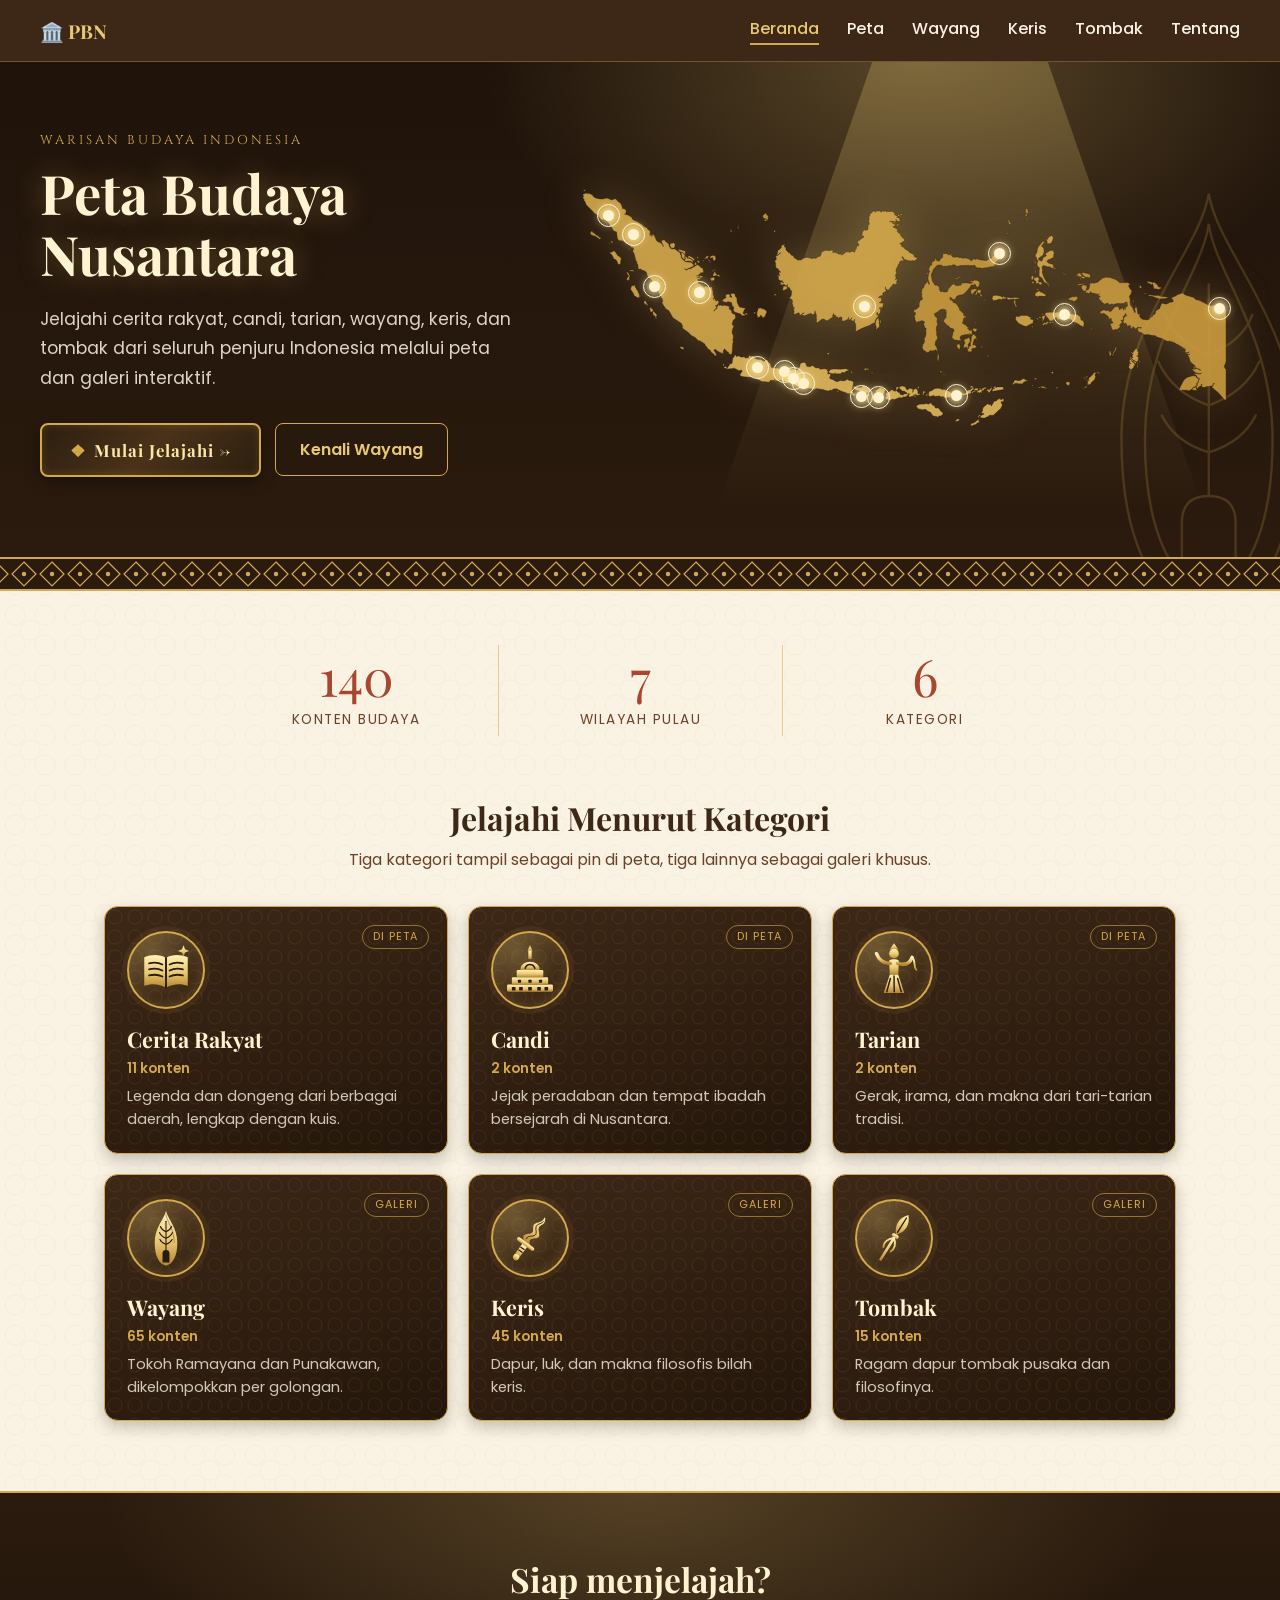
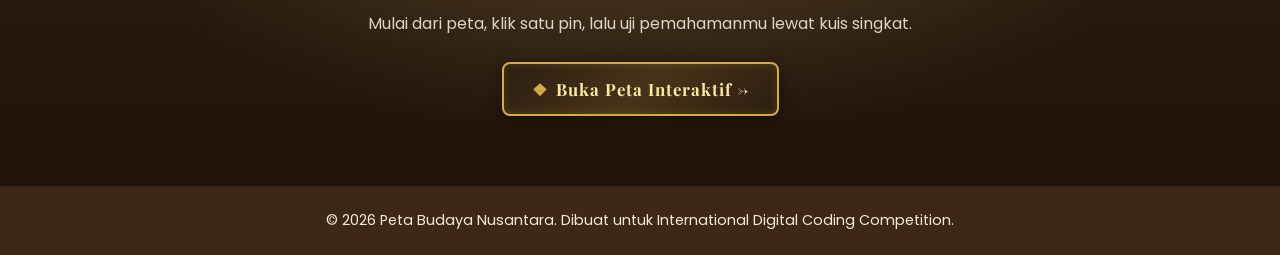
==== index.html @ 6d8cf0f6 "first commit" ====
<!DOCTYPE html>
<html lang="id">
<head>
  <meta charset="UTF-8">
  <meta name="viewport" content="width=device-width, initial-scale=1.0">
  <title>Peta Budaya Nusantara</title>

  <link href="https://fonts.googleapis.com/css2?family=Cinzel:wght@600;700&family=Playfair+Display:wght@700&family=Poppins:wght@400;500;600&display=swap" rel="stylesheet">
  <link rel="stylesheet" href="css/style.css">
  <link rel="stylesheet" href="css/beranda.css">
</head>
<body class="halaman-beranda">
  <nav class="navbar">
    <div class="logo">🏛️ PBN</div>
    <div class="nav-links">
      <a href="index.html" class="aktif">Beranda</a>
      <a href="peta.html">Peta</a>
      <a href="wayang.html">Wayang</a>
      <a href="keris.html">Keris</a>
      <a href="tombak.html">Tombak</a>
      <a href="tentang.html">Tentang</a>
    </div>
  </nav>

  <main>
    <!-- HERO bergaya layar kelir -->
    <section class="hero-kelir">
      <div class="hero-sorot" aria-hidden="true"></div>

      <svg class="hero-gunungan" viewBox="0 0 120 262" aria-hidden="true">
        <path d="M60 4C66 40 112 80 112 150C112 215 90 250 60 256C30 250 8 215 8 150C8 80 54 40 60 4Z"/>
        <path d="M60 22C64 52 98 88 98 150C98 205 82 236 60 241C38 236 22 205 22 150C22 88 56 52 60 22Z"/>
        <path d="M44 241V200Q44 184 60 184Q76 184 76 200V241"/>
        <path d="M60 58V184"/>
        <path d="M60 100Q40 92 34 76M60 100Q80 92 86 76M60 130Q38 122 30 104M60 130Q82 122 90 104M60 158Q40 152 32 136M60 158Q80 152 88 136"/>
      </svg>

      <div class="hero-isi">
        <div class="hero-teks">
          <p class="hero-eyebrow">Warisan Budaya Indonesia</p>
          <h1>Peta Budaya Nusantara</h1>
          <p class="hero-deskripsi">Jelajahi cerita rakyat, candi, tarian, wayang, keris, dan tombak dari seluruh penjuru Indonesia melalui peta dan galeri interaktif.</p>
          <div class="hero-aksi">
            <a href="peta.html" class="btn-cta">Mulai Jelajahi →</a>
            <a href="wayang.html" class="btn-hantu">Kenali Wayang</a>
          </div>
        </div>

        <div class="hero-peta" id="hero-peta" role="img" aria-label="Peta Indonesia dengan titik lokasi konten budaya"></div>
      </div>
    </section>

    <div class="pita-batik" aria-hidden="true"></div>

    <!-- Statistik -->
    <section class="statistik-beranda" aria-label="Ringkasan isi situs">
      <div class="statistik-item">
        <span class="statistik-angka" id="stat-konten" data-target="0">0</span>
        <span class="statistik-label">Konten budaya</span>
      </div>
      <div class="statistik-item">
        <span class="statistik-angka" id="stat-pulau" data-target="0">0</span>
        <span class="statistik-label">Wilayah pulau</span>
      </div>
      <div class="statistik-item">
        <span class="statistik-angka" id="stat-kategori" data-target="0">0</span>
        <span class="statistik-label">Kategori</span>
      </div>
    </section>

    <!-- Kategori -->
    <section class="kategori-beranda">
      <h2>Jelajahi Menurut Kategori</h2>
      <p class="kategori-sub">Tiga kategori tampil sebagai pin di peta, tiga lainnya sebagai galeri khusus.</p>
      <div class="kategori-grid" id="kategori-grid"></div>
    </section>

    <!-- Ajakan -->
    <section class="ajakan">
      <h2>Siap menjelajah?</h2>
      <p>Mulai dari peta, klik satu pin, lalu uji pemahamanmu lewat kuis singkat.</p>
      <a href="peta.html" class="btn-cta">Buka Peta Interaktif →</a>
    </section>
  </main>

  <footer class="footer">
    &copy; 2026 Peta Budaya Nusantara. Dibuat untuk International Digital Coding Competition.
  </footer>

  <script src="js/data-budaya.js"></script>
  <script src="js/beranda.js"></script>
</body>
</html>
---- css/style.css ----
:root {
  --coklat-tua: #3d2817;
  --coklat-sedang: #6b4226;
  --emas: #d4a94c;
  --emas-terang: #e8c874;
  --merah-bata: #a8462f;
  --hijau-tua: #4a5c3a;
  --cream: #f5e9d3;
  --cream-terang: #faf3e3;

  --font-judul: 'Playfair Display', serif;
  --font-teks: 'Poppins', sans-serif;
}

* {
  margin: 0;
  padding: 0;
  box-sizing: border-box;
}

body {
  font-family: var(--font-teks);
  background-color: var(--cream-terang);
  background-image: url("data:image/svg+xml,%3Csvg xmlns='http://www.w3.org/2000/svg' width='60' height='60' viewBox='0 0 60 60'%3E%3Cg fill='none' stroke='%236b4226' stroke-width='0.6' opacity='0.07'%3E%3Ccircle cx='15' cy='15' r='10'/%3E%3Ccircle cx='45' cy='15' r='10'/%3E%3Ccircle cx='15' cy='45' r='10'/%3E%3Ccircle cx='45' cy='45' r='10'/%3E%3Ccircle cx='30' cy='30' r='10'/%3E%3C/g%3E%3C/svg%3E");
  color: var(--coklat-tua);
  min-height: 100vh;
  display: flex;
  flex-direction: column;
}

main { flex: 1; }

a { text-decoration: none; color: inherit; }

/* ===== SCROLLBAR KUSTOM ===== */
::-webkit-scrollbar { width: 12px; }
::-webkit-scrollbar-track { background: var(--coklat-tua); }
::-webkit-scrollbar-thumb {
  background: linear-gradient(180deg, var(--emas-terang) 0%, var(--emas) 50%, var(--coklat-sedang) 100%);
  border-radius: 6px;
  border: 2px solid var(--coklat-tua);
}
::-webkit-scrollbar-thumb:hover { background: var(--emas-terang); }

/* ===== NAVBAR ===== */
.navbar {
  display: flex;
  justify-content: space-between;
  align-items: center;
  background-color: var(--coklat-tua);
  padding: 16px 40px;
}

.navbar .logo {
  display: flex;
  align-items: center;
  gap: 10px;
  color: var(--emas-terang);
  font-family: var(--font-judul);
  font-weight: 700;
  font-size: 1.2rem;
}

.navbar .nav-links { display: flex; gap: 28px; flex-wrap: wrap; }

.navbar .nav-links a {
  color: var(--cream-terang);
  font-weight: 500;
  transition: color 0.3s;
}

.navbar .nav-links a:hover { color: var(--emas-terang); }

.navbar .nav-links a.aktif {
  color: var(--emas-terang);
  border-bottom: 2px solid var(--emas);
  padding-bottom: 2px;
}

.navbar .nav-links a:focus-visible,
.btn-cta:focus-visible,
.tab:focus-visible,
.marker:focus-visible {
  outline: 3px solid var(--emas-terang);
  outline-offset: 3px;
}

/* ===== FOOTER ===== */
.footer {
  background-color: var(--coklat-tua);
  color: var(--cream);
  text-align: center;
  padding: 24px;
  font-size: 0.9rem;
  margin-top: 60px;
}

/* ===== HERO SECTION ===== */
.hero {
  display: flex;
  align-items: center;
  justify-content: space-between;
  gap: 40px;
  padding: 80px 60px;
  max-width: 1300px;
  margin: 0 auto;
}

.hero-text { flex: 1; }

.hero-text h1 {
  font-family: var(--font-judul);
  font-size: 3rem;
  line-height: 1.2;
  color: var(--coklat-tua);
  margin-bottom: 20px;
}

.hero-text p {
  font-size: 1.1rem;
  color: var(--coklat-sedang);
  margin-bottom: 32px;
  max-width: 480px;
}

.hero-visual {
  flex: 1;
  display: flex;
  justify-content: center;
  align-items: center;
  font-size: 12rem;
}

/* ===== TOMBOL AKSI BERGAYA WAYANG ===== */
.btn-cta {
  position: relative;
  display: inline-flex;
  align-items: center;
  justify-content: center;
  gap: 8px;
  padding: 14px 28px;
  background: linear-gradient(135deg, #2b1e10 0%, #4a3219 50%, #2b1e10 100%);
  color: #fce8a6;
  font-family: var(--font-judul);
  font-size: 1.05rem;
  font-weight: 700;
  letter-spacing: 1px;
  border: 2px solid var(--emas);
  border-radius: 8px;
  cursor: pointer;
  overflow: hidden;
  box-shadow: 0 4px 15px rgba(0,0,0,0.4), inset 0 0 10px rgba(212,175,55,0.2);
  transition: transform 0.3s ease, box-shadow 0.3s ease, border-color 0.3s ease;
}

.btn-cta::before {
  content: "❖";
  color: var(--emas);
}

.btn-cta::after {
  content: "";
  position: absolute;
  top: -50%;
  left: -50%;
  width: 200%;
  height: 200%;
  background: linear-gradient(60deg, transparent 30%, rgba(255,223,128,0.4) 50%, transparent 70%);
  transform: rotate(25deg) translateX(-100%);
  transition: transform 0.8s ease;
  pointer-events: none;
}

.btn-cta:hover {
  transform: translateY(-3px) scale(1.03);
  border-color: #fff0aa;
  box-shadow: 0 8px 25px rgba(212,175,55,0.5), inset 0 0 15px rgba(255,215,0,0.4);
}

.btn-cta:hover::after { transform: rotate(25deg) translateX(100%); }
.btn-cta:active { transform: translateY(1px) scale(0.98); }

/* ===== WIDGET KI SEMAR ===== */
.semar-widget {
  position: fixed;
  bottom: 20px;
  right: 20px;
  z-index: 500;
  display: flex;
  flex-direction: column;
  align-items: flex-end;
  gap: 10px;
}

.semar-bubble {
  width: 260px;
  background: #231709;
  border: 2px solid var(--emas);
  border-radius: 12px;
  padding: 14px 16px;
  color: #fce8a6;
  box-shadow: 0 10px 25px rgba(0,0,0,0.5);
  transform-origin: bottom right;
  transition: transform 0.25s ease, opacity 0.25s ease;
}

.semar-bubble.hidden {
  transform: scale(0.6);
  opacity: 0;
  pointer-events: none;
}

.semar-header {
  display: flex;
  justify-content: space-between;
  align-items: center;
  border-bottom: 1px solid rgba(212,175,55,0.3);
  padding-bottom: 6px;
  margin-bottom: 8px;
}

.semar-name {
  font-family: var(--font-judul);
  font-weight: 700;
  color: var(--emas);
  font-size: 0.95rem;
}

.semar-close {
  background: none;
  border: none;
  color: var(--emas);
  font-size: 1.2rem;
  cursor: pointer;
  line-height: 1;
}

.semar-text {
  font-size: 0.85rem;
  line-height: 1.5;
  margin-bottom: 12px;
}

.semar-controls {
  display: flex;
  justify-content: space-between;
  align-items: center;
}

.semar-step { font-size: 0.75rem; color: #a88938; }

.semar-next {
  background: var(--emas);
  color: var(--coklat-tua);
  border: none;
  padding: 6px 14px;
  border-radius: 6px;
  font-weight: 700;
  font-size: 0.8rem;
  cursor: pointer;
}

.semar-next:hover { background: var(--emas-terang); }

.semar-avatar {
  background: none;
  border: none;
  padding: 0;
  cursor: pointer;
  animation: semarMelayang 3s ease-in-out infinite;
}

.semar-avatar:hover { transform: scale(1.1); }

@keyframes semarMelayang {
  0%, 100% { transform: translateY(0); }
  50% { transform: translateY(-8px); }
}

/* ===== RESPONSIF ===== */
@media (max-width: 768px) {
  .navbar {
    flex-direction: column;
    gap: 12px;
    padding: 14px 20px;
  }

  .navbar .nav-links {
    justify-content: center;
    gap: 8px 18px;
    font-size: 0.95rem;
  }

  .hero {
    flex-direction: column;
    gap: 16px;
    padding: 40px 24px;
    text-align: center;
  }

  .hero-text h1 { font-size: 2.1rem; }
  .hero-text p { margin-left: auto; margin-right: auto; }
  .hero-visual { font-size: 6rem; }

  .semar-widget { right: 12px; bottom: 12px; }
  .semar-bubble { width: min(260px, calc(100vw - 40px)); }
}

@media (prefers-reduced-motion: reduce) {
  *, *::before, *::after {
    animation-duration: 0.01ms !important;
    animation-iteration-count: 1 !important;
    transition-duration: 0.01ms !important;
  }
}
---- css/beranda.css ----
/* ===== BERANDA: hero layar kelir ===== */
.halaman-beranda .navbar { border-bottom: 1px solid rgba(212, 169, 76, 0.35); }
.halaman-beranda .footer { margin-top: 0; }

.hero-kelir {
  position: relative;
  overflow: hidden;
  background:
    radial-gradient(ellipse 55% 80% at 72% 0%, rgba(232, 200, 116, 0.28), transparent 62%),
    linear-gradient(180deg, #1f130a 0%, #2b1b0e 100%);
  color: var(--cream-terang);
  padding: 70px 40px 80px;
}

/* Berkas cahaya blencong dari atas */
.hero-sorot {
  position: absolute;
  top: -10%;
  left: 52%;
  width: 46%;
  height: 130%;
  background: linear-gradient(180deg, rgba(232, 200, 116, 0.30), rgba(232, 200, 116, 0) 78%);
  clip-path: polygon(38% 0, 62% 0, 100% 100%, 0 100%);
  filter: blur(8px);
  animation: kelipBlencong 6s ease-in-out infinite;
  pointer-events: none;
}

@keyframes kelipBlencong {
  0%, 100% { opacity: 0.85; }
  35%      { opacity: 1; }
  60%      { opacity: 0.7; }
}

/* Siluet gunungan sebagai hiasan latar */
.hero-gunungan {
  position: absolute;
  right: -30px;
  bottom: -70px;
  height: 440px;
  fill: none;
  stroke: var(--emas);
  stroke-width: 1.4;
  stroke-linecap: round;
  opacity: 0.2;
  pointer-events: none;
}

.hero-isi {
  position: relative;
  z-index: 1;
  max-width: 1240px;
  margin: 0 auto;
  display: grid;
  grid-template-columns: minmax(0, 0.9fr) minmax(0, 1.25fr);
  gap: 40px;
  align-items: center;
}

.hero-teks > * { animation: naikMuncul 0.9s ease both; }
.hero-teks > :nth-child(2) { animation-delay: 0.12s; }
.hero-teks > :nth-child(3) { animation-delay: 0.24s; }
.hero-teks > :nth-child(4) { animation-delay: 0.36s; }

@keyframes naikMuncul {
  from { opacity: 0; transform: translateY(22px); }
  to   { opacity: 1; transform: translateY(0); }
}

.hero-eyebrow {
  font-family: 'Cinzel', var(--font-judul);
  letter-spacing: 3px;
  text-transform: uppercase;
  font-size: 0.8rem;
  color: var(--emas);
  margin-bottom: 14px;
}

.hero-teks h1 {
  font-family: var(--font-judul);
  font-size: 3.4rem;
  line-height: 1.12;
  color: #fff3d1;
  text-shadow: 0 0 28px rgba(232, 200, 116, 0.35);
  margin-bottom: 20px;
}

.hero-deskripsi {
  font-size: 1.08rem;
  line-height: 1.7;
  color: rgba(250, 243, 227, 0.86);
  max-width: 480px;
  margin-bottom: 30px;
}

.hero-aksi { display: flex; flex-wrap: wrap; gap: 14px; align-items: center; }

.btn-hantu {
  display: inline-flex;
  align-items: center;
  padding: 13px 24px;
  border: 1.5px solid var(--emas);
  border-radius: 8px;
  color: var(--emas-terang);
  font-weight: 600;
  transition: background-color 0.25s, transform 0.25s;
}

.btn-hantu:hover { background: rgba(212, 169, 76, 0.14); transform: translateY(-2px); }

/* Peta emas bercahaya */
.hero-peta {
  position: relative;
  width: 100%;
  aspect-ratio: 1920 / 744;
  filter: drop-shadow(0 0 22px rgba(232, 200, 116, 0.30));
  animation: naikMuncul 1.1s ease 0.2s both;
}

.hero-peta svg { position: absolute; inset: 0; width: 100%; height: 100%; }
.hero-peta .latar { display: none; }
.hero-peta .pulau path { fill: #d4a94c; stroke: #2b1b0e; stroke-width: 0.9; fill-opacity: 0.9; }
.hero-peta #papua path, .hero-peta #sulawesi path { fill: #c99b3f; }
.hero-peta #jawa path, .hero-peta #nusa-tenggara path { fill: #e0b85c; }

/* Titik lokasi dari data */
.hero-pin {
  position: absolute;
  width: 11px;
  height: 11px;
  margin: -5.5px 0 0 -5.5px;
  border-radius: 50%;
  background: #fff3d1;
  box-shadow: 0 0 10px 3px rgba(255, 233, 160, 0.9);
  z-index: 2;
}

.hero-pin::after {
  content: "";
  position: absolute;
  inset: -6px;
  border-radius: 50%;
  border: 1.5px solid #fff3d1;
  animation: denyutPin 2.4s infinite ease-out;
  animation-delay: var(--tunda, 0s);
}

@keyframes denyutPin {
  0%   { transform: scale(0.5); opacity: 0.9; }
  100% { transform: scale(2.6); opacity: 0; }
}

.hero-pin-nama {
  position: absolute;
  bottom: 16px;
  left: 50%;
  transform: translateX(-50%) translateY(4px);
  white-space: nowrap;
  background: #1f130a;
  color: #fff3d1;
  border: 1px solid var(--emas);
  border-radius: 6px;
  padding: 4px 9px;
  font-size: 0.78rem;
  opacity: 0;
  pointer-events: none;
  transition: opacity 0.2s, transform 0.2s;
}

.hero-pin:hover .hero-pin-nama,
.hero-pin:focus-visible .hero-pin-nama { opacity: 1; transform: translateX(-50%) translateY(0); }

/* ===== Pita batik pemisah ===== */
.pita-batik {
  height: 34px;
  background-color: #2b1b0e;
  background-image: url("data:image/svg+xml,%3Csvg xmlns='http://www.w3.org/2000/svg' width='28' height='28' viewBox='0 0 28 28'%3E%3Cpath d='M14 2 26 14 14 26 2 14Z' fill='none' stroke='%23d4a94c' stroke-width='1.2'/%3E%3Ccircle cx='14' cy='14' r='2.2' fill='%23d4a94c'/%3E%3C/svg%3E");
  background-size: 28px 28px;
  background-position: center;
  border-top: 2px solid var(--emas);
  border-bottom: 2px solid var(--emas);
}

/* ===== Statistik ===== */
.statistik-beranda {
  max-width: 900px;
  margin: 0 auto;
  padding: 54px 24px 20px;
  display: grid;
  grid-template-columns: repeat(3, 1fr);
  text-align: center;
}

.statistik-item { padding: 6px 12px; }
.statistik-item + .statistik-item { border-left: 1.5px solid rgba(212, 169, 76, 0.55); }

.statistik-angka {
  display: block;
  font-family: var(--font-judul);
  font-size: 3.2rem;
  line-height: 1;
  color: var(--merah-bata);
}

.statistik-label {
  display: block;
  margin-top: 8px;
  font-size: 0.85rem;
  letter-spacing: 1.5px;
  text-transform: uppercase;
  color: var(--coklat-sedang);
}

/* ===== Kategori ===== */
.kategori-beranda {
  max-width: 1120px;
  margin: 0 auto;
  padding: 40px 24px 70px;
  text-align: center;
}

.kategori-beranda h2 { font-family: var(--font-judul); font-size: 2rem; margin-bottom: 8px; }
.kategori-sub { color: var(--coklat-sedang); margin-bottom: 34px; }

.kategori-grid {
  display: grid;
  grid-template-columns: repeat(3, 1fr);
  gap: 20px;
  text-align: left;
}

.kartu-kategori {
  position: relative;
  display: flex;
  flex-direction: column;
  gap: 6px;
  padding: 24px 22px 22px;
  border: 1.5px solid var(--emas);
  border-radius: 14px;
  color: var(--cream-terang);
  overflow: hidden;
  background-color: #2b1b0e;
  background-image:
    url("data:image/svg+xml,%3Csvg xmlns='http://www.w3.org/2000/svg' width='40' height='40' viewBox='0 0 40 40'%3E%3Cg fill='none' stroke='%23d4a94c' stroke-width='0.7' opacity='0.14'%3E%3Ccircle cx='10' cy='10' r='7'/%3E%3Ccircle cx='30' cy='10' r='7'/%3E%3Ccircle cx='10' cy='30' r='7'/%3E%3Ccircle cx='30' cy='30' r='7'/%3E%3C/g%3E%3C/svg%3E"),
    linear-gradient(160deg, #3d2817 0%, #24160b 100%);
  box-shadow: 0 6px 16px rgba(0, 0, 0, 0.22);
  transition: transform 0.3s ease, box-shadow 0.3s ease, border-color 0.3s ease;
}

.kartu-kategori:hover,
.kartu-kategori:focus-visible {
  transform: translateY(-7px);
  border-color: var(--emas-terang);
  box-shadow: 0 16px 30px rgba(212, 169, 76, 0.32);
}

.kartu-ikon {
  width: 78px;
  height: 78px;
  border-radius: 50%;
  border: 2px solid var(--emas);
  background: radial-gradient(circle at 30% 25%, rgba(232, 200, 116, 0.30), rgba(212, 169, 76, 0.05) 62%);
  box-shadow: inset 0 0 14px rgba(232, 200, 116, 0.18), 0 0 0 5px rgba(212, 169, 76, 0.08);
  display: flex;
  align-items: center;
  justify-content: center;
  margin-bottom: 10px;
  transition: transform 0.3s ease, box-shadow 0.3s ease;
}

.kartu-ikon svg { width: 58px; height: 58px; overflow: visible; }
.kartu-ikon .g  { fill: url(#emasGrad); }
.kartu-ikon .k  { fill: #2b1b0e; }
.kartu-ikon .ks { fill: none; stroke: #2b1b0e; stroke-linecap: round; stroke-linejoin: round; }
.kartu-ikon .gs { fill: none; stroke: url(#emasGrad); stroke-linecap: round; }

.kartu-kategori:hover .kartu-ikon {
  transform: scale(1.07) rotate(-4deg);
  box-shadow: inset 0 0 18px rgba(232, 200, 116, 0.3), 0 0 0 6px rgba(212, 169, 76, 0.16), 0 0 22px rgba(232, 200, 116, 0.35);
}

.kartu-label {
  position: absolute;
  top: 18px;
  right: 18px;
  font-size: 0.68rem;
  letter-spacing: 1px;
  text-transform: uppercase;
  border: 1px solid rgba(212, 169, 76, 0.6);
  color: var(--emas);
  border-radius: 999px;
  padding: 3px 10px;
}

.kartu-kategori h3 { font-family: var(--font-judul); font-size: 1.35rem; color: #fff3d1; }
.kartu-jumlah { font-size: 0.85rem; font-weight: 600; color: var(--emas); }
.kartu-deskripsi { font-size: 0.92rem; line-height: 1.55; color: rgba(250, 243, 227, 0.8); }

/* ===== Ajakan penutup ===== */
.ajakan {
  text-align: center;
  padding: 64px 24px 70px;
  color: var(--cream-terang);
  background:
    radial-gradient(ellipse 60% 120% at 50% 0%, rgba(232, 200, 116, 0.22), transparent 70%),
    linear-gradient(180deg, #2b1b0e, #1f130a);
  border-top: 2px solid var(--emas);
}

.ajakan h2 { font-family: var(--font-judul); font-size: 2.1rem; color: #fff3d1; margin-bottom: 10px; }
.ajakan p { margin-bottom: 26px; color: rgba(250, 243, 227, 0.85); }

/* ===== Responsif ===== */
@media (max-width: 900px) {
  .hero-kelir { padding: 48px 20px 56px; }
  .hero-isi { grid-template-columns: 1fr; gap: 30px; }
  .hero-teks h1 { font-size: 2.5rem; }
  .hero-sorot { left: 30%; width: 70%; }
  .hero-gunungan { height: 260px; right: -40px; bottom: -40px; opacity: 0.14; }
  .kategori-grid { grid-template-columns: repeat(2, 1fr); }
  .statistik-angka { font-size: 2.4rem; }
}

@media (max-width: 560px) {
  .kategori-grid { grid-template-columns: 1fr; }
  .hero-pin { width: 8px; height: 8px; margin: -4px 0 0 -4px; }
  .statistik-label { font-size: 0.7rem; letter-spacing: 1px; }
}

@media (prefers-reduced-motion: reduce) {
  .hero-sorot, .hero-pin::after, .hero-teks > *, .hero-peta { animation: none; }
}
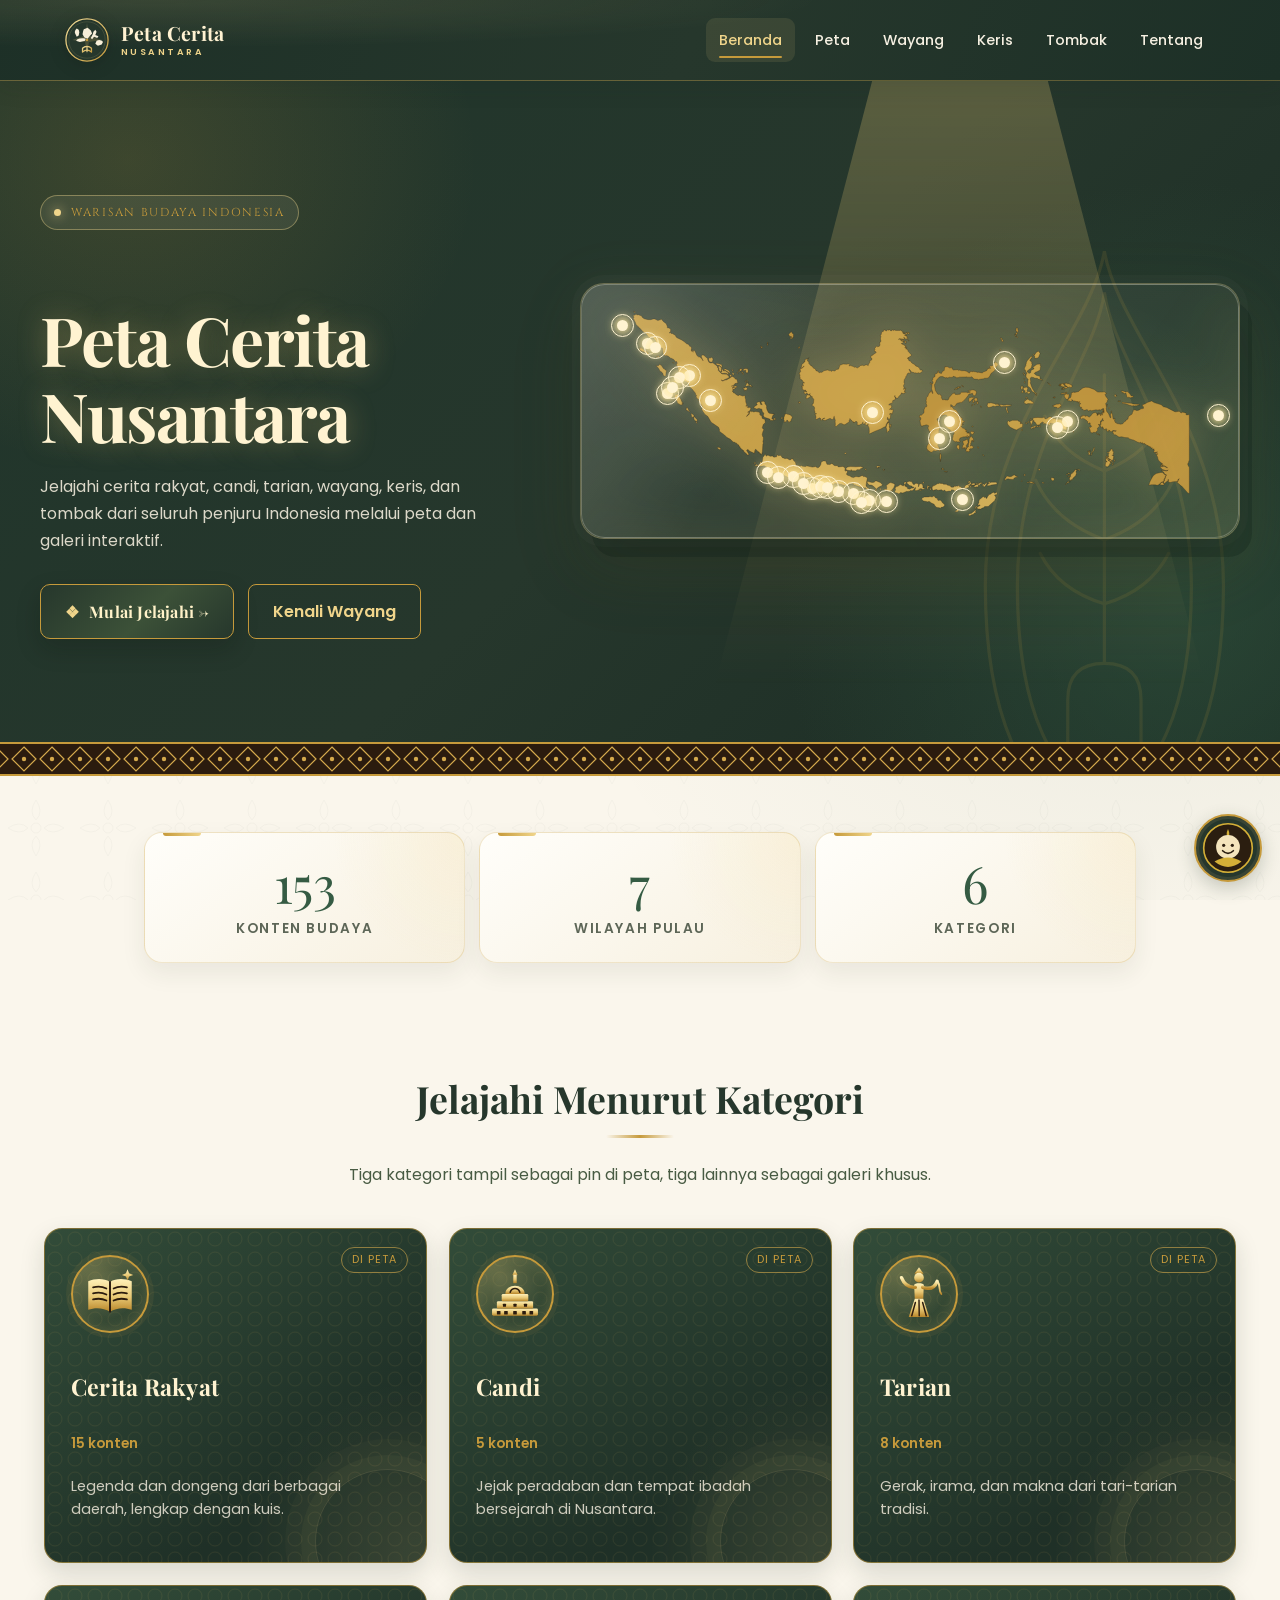
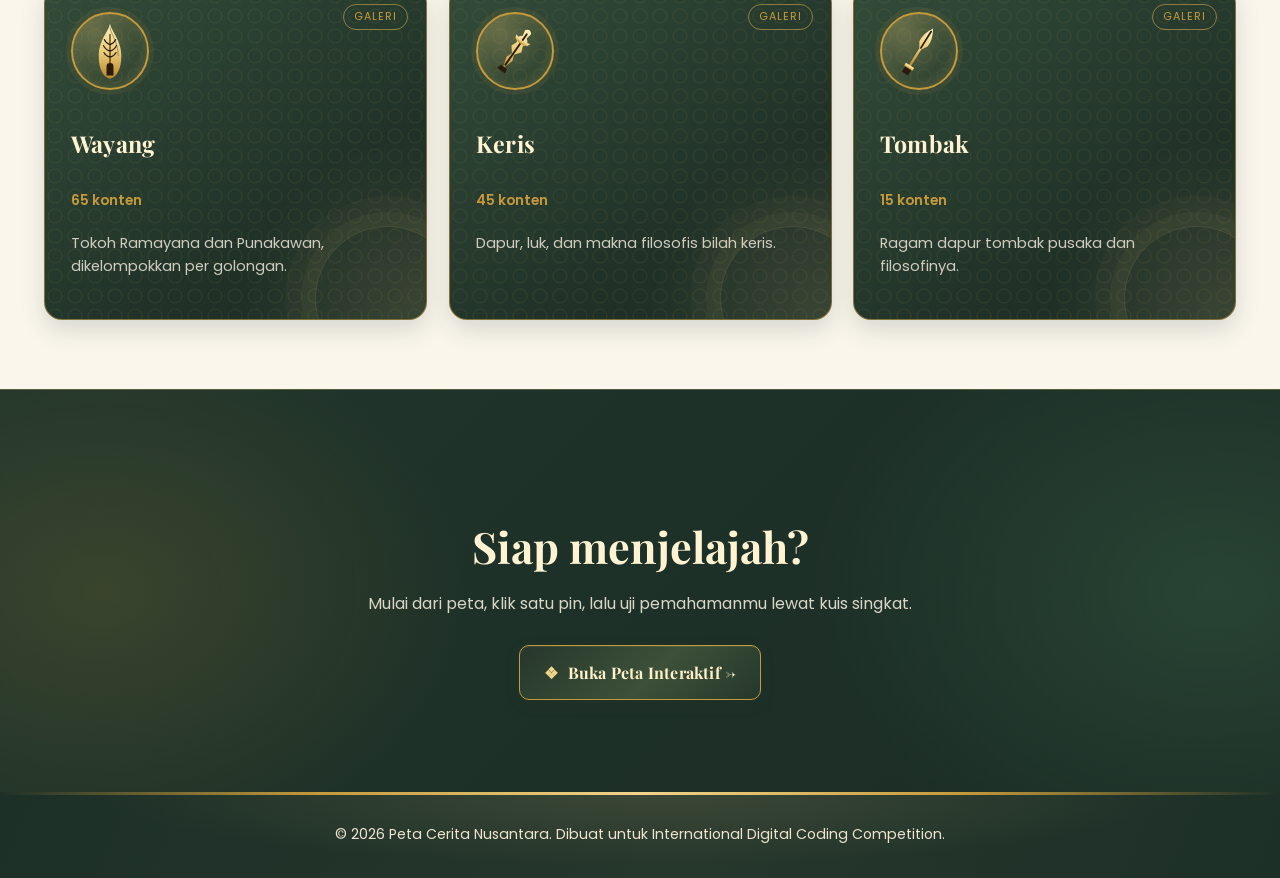
==== commit 31100d61: "end" ====
--- a/index.html
+++ b/index.html
@@ -3,15 +3,19 @@
 <head>
   <meta charset="UTF-8">
   <meta name="viewport" content="width=device-width, initial-scale=1.0">
-  <title>Peta Budaya Nusantara</title>
+  <title>Peta Cerita Nusantara</title>
 
   <link href="https://fonts.googleapis.com/css2?family=Cinzel:wght@600;700&family=Playfair+Display:wght@700&family=Poppins:wght@400;500;600&display=swap" rel="stylesheet">
   <link rel="stylesheet" href="css/style.css">
   <link rel="stylesheet" href="css/beranda.css">
+  <link rel="icon" type="image/svg+xml" href="assets/logo-peta-cerita.svg">
 </head>
 <body class="halaman-beranda">
   <nav class="navbar">
-    <div class="logo">🏛️ PBN</div>
+    <a href="index.html" class="logo" aria-label="Peta Cerita Nusantara, beranda">
+      <img src="assets/logo-peta-cerita.svg" alt="" width="44" height="44">
+      <span class="logo-lockup"><span class="logo-name">Peta Cerita</span><span class="logo-kicker">Nusantara</span></span>
+    </a>
     <div class="nav-links">
       <a href="index.html" class="aktif">Beranda</a>
       <a href="peta.html">Peta</a>
@@ -38,7 +42,7 @@
       <div class="hero-isi">
         <div class="hero-teks">
           <p class="hero-eyebrow">Warisan Budaya Indonesia</p>
-          <h1>Peta Budaya Nusantara</h1>
+          <h1><span>Peta Cerita</span><span>Nusantara</span></h1>
           <p class="hero-deskripsi">Jelajahi cerita rakyat, candi, tarian, wayang, keris, dan tombak dari seluruh penjuru Indonesia melalui peta dan galeri interaktif.</p>
           <div class="hero-aksi">
             <a href="peta.html" class="btn-cta">Mulai Jelajahi →</a>
@@ -84,10 +88,36 @@
   </main>
 
   <footer class="footer">
-    &copy; 2026 Peta Budaya Nusantara. Dibuat untuk International Digital Coding Competition.
+    &copy; 2026 Peta Cerita Nusantara. Dibuat untuk International Digital Coding Competition.
   </footer>
+
+  <div class="semar-widget" id="semar-widget">
+    <div class="semar-bubble hidden" id="semar-bubble">
+      <div class="semar-header">
+        <span class="semar-name">Ki Semar</span>
+        <button class="semar-close" id="semar-close" aria-label="Tutup panduan">&times;</button>
+      </div>
+      <p class="semar-text" id="semar-text"></p>
+      <div class="semar-controls">
+        <span class="semar-step" id="semar-step"></span>
+        <button class="semar-next" id="semar-next"></button>
+      </div>
+    </div>
+    <button class="semar-avatar" id="semar-avatar" type="button" title="Bicara dengan Ki Semar">
+      <svg viewBox="0 0 100 100" width="56" height="56" aria-hidden="true">
+        <circle cx="50" cy="50" r="45" fill="#2b1e10" stroke="#d4af37" stroke-width="3"/>
+        <path d="M50 15 Q55 25 50 35 Q45 25 50 15 Z" fill="#d4af37"/>
+        <circle cx="50" cy="48" r="22" fill="#f4e4bc"/>
+        <circle cx="42" cy="45" r="3" fill="#2b1e10"/>
+        <circle cx="58" cy="45" r="3" fill="#2b1e10"/>
+        <path d="M40 55 Q50 65 60 55" fill="none" stroke="#2b1e10" stroke-width="3" stroke-linecap="round"/>
+        <path d="M25 75 Q50 60 75 75 Q50 95 25 75 Z" fill="#d4af37"/>
+      </svg>
+    </button>
+  </div>
 
   <script src="js/data-budaya.js"></script>
   <script src="js/beranda.js"></script>
+  <script src="js/semar.js"></script>
 </body>
-</html>+</html>
--- a/css/style.css
+++ b/css/style.css
@@ -1,315 +1,1179 @@
+
+/* =========================================================
+   PETA CERITA NUSANTARA
+   Tema: Petualangan Nusantara — Museum Digital Interaktif
+   File: css/style.css
+   ========================================================= */
+
+/* ---------- 1. DESIGN TOKENS ---------- */
 :root {
-  --coklat-tua: #3d2817;
-  --coklat-sedang: #6b4226;
-  --emas: #d4a94c;
-  --emas-terang: #e8c874;
+  color-scheme: light;
+
+  --coklat-tua: #26372c;
+  --coklat-sedang: #485b43;
+  --emas: #c69a3b;
+  --emas-terang: #f0d58b;
   --merah-bata: #a8462f;
-  --hijau-tua: #4a5c3a;
-  --cream: #f5e9d3;
-  --cream-terang: #faf3e3;
-
-  --font-judul: 'Playfair Display', serif;
-  --font-teks: 'Poppins', sans-serif;
-}
-
-* {
+  --hijau-tua: #355b43;
+  --cream: #f1e5cb;
+  --cream-terang: #faf6ec;
+
+  --font-judul: "Playfair Display", Georgia, serif;
+  --font-teks: "Poppins", Arial, sans-serif;
+
+  --warna-teks: #26372c;
+  --warna-teks-redup: #5d6657;
+  --warna-permukaan: #fffdf7;
+  --warna-garis: rgba(58, 73, 49, 0.14);
+
+  --bayangan-kecil: 0 3px 12px rgba(38, 55, 44, 0.07);
+  --bayangan-sedang: 0 10px 30px rgba(38, 55, 44, 0.12);
+  --bayangan-besar: 0 20px 50px rgba(38, 55, 44, 0.17);
+
+  --radius-kecil: 8px;
+  --radius-sedang: 16px;
+  --radius-besar: 24px;
+
+  --lebar-konten: 1280px;
+  --transisi: 220ms ease;
+}
+
+/* ---------- 2. RESET DAN DASAR ---------- */
+*,
+*::before,
+*::after {
+  box-sizing: border-box;
+}
+
+html {
+  min-height: 100%;
+  scroll-behavior: smooth;
+  scroll-padding-top: 90px;
+  -webkit-text-size-adjust: 100%;
+}
+
+body {
   margin: 0;
-  padding: 0;
-  box-sizing: border-box;
-}
-
-body {
-  font-family: var(--font-teks);
-  background-color: var(--cream-terang);
-  background-image: url("data:image/svg+xml,%3Csvg xmlns='http://www.w3.org/2000/svg' width='60' height='60' viewBox='0 0 60 60'%3E%3Cg fill='none' stroke='%236b4226' stroke-width='0.6' opacity='0.07'%3E%3Ccircle cx='15' cy='15' r='10'/%3E%3Ccircle cx='45' cy='15' r='10'/%3E%3Ccircle cx='15' cy='45' r='10'/%3E%3Ccircle cx='45' cy='45' r='10'/%3E%3Ccircle cx='30' cy='30' r='10'/%3E%3C/g%3E%3C/svg%3E");
-  color: var(--coklat-tua);
   min-height: 100vh;
   display: flex;
   flex-direction: column;
-}
-
-main { flex: 1; }
-
-a { text-decoration: none; color: inherit; }
-
-/* ===== SCROLLBAR KUSTOM ===== */
-::-webkit-scrollbar { width: 12px; }
-::-webkit-scrollbar-track { background: var(--coklat-tua); }
+
+  color: var(--warna-teks);
+  font-family: var(--font-teks);
+  font-size: 16px;
+  line-height: 1.7;
+
+  background-color: var(--cream-terang);
+  background-image:
+    radial-gradient(
+      ellipse at 10% 10%,
+      rgba(198, 154, 59, 0.08),
+      transparent 34%
+    ),
+    radial-gradient(
+      ellipse at 90% 75%,
+      rgba(53, 91, 67, 0.06),
+      transparent 35%
+    ),
+    url("data:image/svg+xml,%3Csvg xmlns='http://www.w3.org/2000/svg' width='72' height='72' viewBox='0 0 72 72'%3E%3Cg fill='none' stroke='%23485b43' stroke-width='.7' opacity='.055'%3E%3Cpath d='M36 8 Q44 20 36 28 Q28 20 36 8Z'/%3E%3Cpath d='M8 36 Q20 28 28 36 Q20 44 8 36Z'/%3E%3Cpath d='M64 36 Q52 28 44 36 Q52 44 64 36Z'/%3E%3Cpath d='M36 64 Q28 52 36 44 Q44 52 36 64Z'/%3E%3Ccircle cx='36' cy='36' r='5'/%3E%3C/g%3E%3C/svg%3E");
+  background-attachment: fixed;
+}
+
+body,
+button,
+input,
+select,
+textarea {
+  font-family: var(--font-teks);
+}
+
+main {
+  flex: 1;
+  width: 100%;
+}
+
+img,
+svg,
+video {
+  max-width: 100%;
+}
+
+img {
+  height: auto;
+}
+
+button,
+input,
+select,
+textarea {
+  font-size: inherit;
+}
+
+button,
+a {
+  -webkit-tap-highlight-color: transparent;
+}
+
+a {
+  color: inherit;
+  text-decoration: none;
+}
+
+button {
+  color: inherit;
+}
+
+::selection {
+  color: var(--coklat-tua);
+  background: var(--emas-terang);
+}
+
+:focus {
+  outline: none;
+}
+
+:focus-visible {
+  outline: 3px solid #b17d18;
+  outline-offset: 4px;
+}
+
+/* ---------- 3. SCROLLBAR ---------- */
+* {
+  scrollbar-width: thin;
+  scrollbar-color: var(--emas) var(--coklat-tua);
+}
+
+::-webkit-scrollbar {
+  width: 10px;
+  height: 10px;
+}
+
+::-webkit-scrollbar-track {
+  background: var(--cream);
+}
+
 ::-webkit-scrollbar-thumb {
-  background: linear-gradient(180deg, var(--emas-terang) 0%, var(--emas) 50%, var(--coklat-sedang) 100%);
-  border-radius: 6px;
-  border: 2px solid var(--coklat-tua);
-}
-::-webkit-scrollbar-thumb:hover { background: var(--emas-terang); }
-
-/* ===== NAVBAR ===== */
+  background: linear-gradient(
+    180deg,
+    var(--emas-terang),
+    var(--emas),
+    var(--coklat-sedang)
+  );
+  border: 2px solid var(--cream);
+  border-radius: 20px;
+}
+
+::-webkit-scrollbar-thumb:hover {
+  background: var(--emas);
+}
+
+/* ---------- 4. NAVBAR ---------- */
 .navbar {
+  position: relative;
+  z-index: 100;
+
   display: flex;
+  align-items: center;
   justify-content: space-between;
-  align-items: center;
-  background-color: var(--coklat-tua);
-  padding: 16px 40px;
+  gap: 24px;
+
+  width: 100%;
+  padding: 17px clamp(20px, 5vw, 64px);
+
+  color: var(--cream-terang);
+  background:
+    radial-gradient(
+      ellipse at 15% 0%,
+      rgba(240, 213, 139, 0.09),
+      transparent 55%
+    ),
+    var(--coklat-tua);
+
+  border-bottom: 3px solid var(--emas);
+  box-shadow: 0 5px 22px rgba(25, 37, 28, 0.14);
 }
 
 .navbar .logo {
   display: flex;
-  align-items: center;
-  gap: 10px;
+  flex-shrink: 0;
+  align-items: center;
+  gap: 11px;
+
   color: var(--emas-terang);
+  text-decoration: none;
+}
+
+.navbar .logo img {
+  display: block;
+  width: 46px;
+  height: 46px;
+  filter: drop-shadow(0 3px 8px rgba(12, 20, 14, 0.22));
+  transition: transform 220ms ease;
+}
+
+.navbar .logo:hover img {
+  transform: rotate(-5deg) translateY(-1px);
+}
+
+.logo-lockup {
+  display: flex;
+  flex-direction: column;
+  align-items: flex-start;
+  gap: 3px;
+  line-height: 1;
+}
+
+.logo-name {
+  color: #fff2d2;
   font-family: var(--font-judul);
+  font-size: clamp(1.02rem, 1.7vw, 1.22rem);
   font-weight: 700;
-  font-size: 1.2rem;
-}
-
-.navbar .nav-links { display: flex; gap: 28px; flex-wrap: wrap; }
+  letter-spacing: 0.01em;
+}
+
+.logo-kicker {
+  color: var(--emas-terang);
+  font-family: var(--font-body);
+  font-size: 0.57rem;
+  font-weight: 600;
+  letter-spacing: 0.27em;
+  text-transform: uppercase;
+}
+
+.navbar .nav-links {
+  display: flex;
+  align-items: center;
+  justify-content: flex-end;
+  flex-wrap: wrap;
+  gap: 7px;
+}
 
 .navbar .nav-links a {
-  color: var(--cream-terang);
+  position: relative;
+  display: inline-flex;
+  align-items: center;
+  justify-content: center;
+
+  padding: 9px 12px;
+  border-radius: 9px;
+
+  color: #f6f0e2;
+  font-size: 0.9rem;
   font-weight: 500;
-  transition: color 0.3s;
-}
-
-.navbar .nav-links a:hover { color: var(--emas-terang); }
+
+  transition:
+    color var(--transisi),
+    background-color var(--transisi),
+    transform var(--transisi);
+}
+
+.navbar .nav-links a:hover {
+  color: var(--emas-terang);
+  background: rgba(255, 255, 255, 0.07);
+}
+
+.navbar .nav-links a:active {
+  transform: translateY(1px);
+}
+
+.navbar {
+  transform-style: preserve-3d;
+}
+
+.navbar .nav-links a {
+  transform: translateZ(0);
+  transition: color var(--transisi), background-color var(--transisi), transform var(--transisi), box-shadow var(--transisi);
+}
+
+.navbar .nav-links a:hover,
+.navbar .nav-links a:focus-visible {
+  transform: translateY(-2px) translateZ(5px);
+  box-shadow: 0 6px 14px rgba(8, 17, 12, 0.18);
+}
+
+.navbar .nav-links a:active {
+  transform: translateY(1px) translateZ(-2px);
+}
 
 .navbar .nav-links a.aktif {
   color: var(--emas-terang);
-  border-bottom: 2px solid var(--emas);
-  padding-bottom: 2px;
-}
-
-.navbar .nav-links a:focus-visible,
-.btn-cta:focus-visible,
-.tab:focus-visible,
-.marker:focus-visible {
-  outline: 3px solid var(--emas-terang);
-  outline-offset: 3px;
-}
-
-/* ===== FOOTER ===== */
+  background: rgba(240, 213, 139, 0.1);
+}
+
+.navbar .nav-links a.aktif::after {
+  position: absolute;
+  right: 12px;
+  bottom: 3px;
+  left: 12px;
+
+  height: 2px;
+  border-radius: 2px;
+  background: var(--emas);
+
+  content: "";
+}
+
+/* ---------- 5. FOOTER ---------- */
 .footer {
-  background-color: var(--coklat-tua);
-  color: var(--cream);
+  position: relative;
+  margin-top: 64px;
+  padding: 30px 24px;
+
+  color: #eee4d0;
   text-align: center;
-  padding: 24px;
-  font-size: 0.9rem;
-  margin-top: 60px;
-}
-
-/* ===== HERO SECTION ===== */
+  font-size: 0.88rem;
+  line-height: 1.8;
+
+  background:
+    radial-gradient(
+      ellipse at 50% 0%,
+      rgba(240, 213, 139, 0.08),
+      transparent 65%
+    ),
+    var(--coklat-tua);
+
+  border-top: 3px solid var(--emas);
+}
+
+.footer p {
+  max-width: 900px;
+  margin: 0 auto;
+}
+
+/* ---------- 6. HERO ---------- */
 .hero {
+  position: relative;
+  isolation: isolate;
+  overflow: hidden;
+
   display: flex;
   align-items: center;
   justify-content: space-between;
-  gap: 40px;
-  padding: 80px 60px;
-  max-width: 1300px;
-  margin: 0 auto;
-}
-
-.hero-text { flex: 1; }
+  gap: clamp(28px, 5vw, 68px);
+
+  width: min(100% - 48px, var(--lebar-konten));
+  margin: 34px auto 54px;
+  padding: clamp(34px, 6vw, 76px);
+
+  border: 1px solid rgba(198, 154, 59, 0.25);
+  border-radius: var(--radius-besar);
+
+  background:
+    radial-gradient(
+      ellipse at 95% 5%,
+      rgba(198, 154, 59, 0.13),
+      transparent 42%
+    ),
+    linear-gradient(135deg, #fffdf7 0%, #f5ead5 100%);
+
+  box-shadow: var(--bayangan-sedang);
+}
+
+.hero::before {
+  position: absolute;
+  z-index: -1;
+  top: -100px;
+  right: -85px;
+
+  width: 320px;
+  height: 320px;
+  border: 1px solid rgba(198, 154, 59, 0.2);
+  border-radius: 50%;
+
+  box-shadow:
+    0 0 0 25px rgba(198, 154, 59, 0.035),
+    0 0 0 50px rgba(198, 154, 59, 0.025);
+
+  content: "";
+  pointer-events: none;
+}
+
+.hero-text {
+  flex: 1 1 0;
+  min-width: 0;
+}
 
 .hero-text h1 {
+  max-width: 760px;
+  margin: 0 0 22px;
+
+  color: var(--coklat-tua);
   font-family: var(--font-judul);
-  font-size: 3rem;
-  line-height: 1.2;
-  color: var(--coklat-tua);
-  margin-bottom: 20px;
+  font-size: clamp(2.25rem, 5vw, 4rem);
+  font-weight: 700;
+  line-height: 1.16;
+  letter-spacing: -0.7px;
+  text-wrap: balance;
 }
 
 .hero-text p {
-  font-size: 1.1rem;
-  color: var(--coklat-sedang);
-  margin-bottom: 32px;
+  max-width: 560px;
+  margin: 0 0 30px;
+
+  color: var(--warna-teks-redup);
+  font-size: clamp(0.98rem, 1.5vw, 1.12rem);
+  line-height: 1.9;
+}
+
+.hero-visual {
+  flex: 1 1 0;
+  min-width: 0;
+
+  display: flex;
+  align-items: center;
+  justify-content: center;
+
+  font-size: clamp(7rem, 15vw, 12rem);
+  line-height: 1;
+  text-align: center;
+}
+
+.hero-visual img,
+.hero-visual svg {
+  display: block;
+  width: 100%;
   max-width: 480px;
-}
-
-.hero-visual {
-  flex: 1;
-  display: flex;
-  justify-content: center;
-  align-items: center;
-  font-size: 12rem;
-}
-
-/* ===== TOMBOL AKSI BERGAYA WAYANG ===== */
+  height: auto;
+  object-fit: contain;
+}
+
+/* ---------- 7. TOMBOL CTA ---------- */
 .btn-cta {
   position: relative;
+  isolation: isolate;
+  overflow: hidden;
+
   display: inline-flex;
   align-items: center;
   justify-content: center;
-  gap: 8px;
-  padding: 14px 28px;
-  background: linear-gradient(135deg, #2b1e10 0%, #4a3219 50%, #2b1e10 100%);
-  color: #fce8a6;
+  gap: 10px;
+
+  min-height: 48px;
+  padding: 13px 24px;
+
+  color: #fff2c9;
+  background: linear-gradient(
+    135deg,
+    #26372c 0%,
+    #3c5138 55%,
+    #26372c 100%
+  );
+
+  border: 1px solid var(--emas);
+  border-radius: 10px;
+
+  box-shadow:
+    0 5px 14px rgba(38, 55, 44, 0.2),
+    inset 0 1px 0 rgba(255, 255, 255, 0.08);
+
+  cursor: pointer;
+
   font-family: var(--font-judul);
-  font-size: 1.05rem;
+  font-size: 1rem;
   font-weight: 700;
-  letter-spacing: 1px;
-  border: 2px solid var(--emas);
-  border-radius: 8px;
-  cursor: pointer;
-  overflow: hidden;
-  box-shadow: 0 4px 15px rgba(0,0,0,0.4), inset 0 0 10px rgba(212,175,55,0.2);
-  transition: transform 0.3s ease, box-shadow 0.3s ease, border-color 0.3s ease;
+  letter-spacing: 0.2px;
+  text-align: center;
+
+  transition:
+    transform var(--transisi),
+    box-shadow var(--transisi),
+    border-color var(--transisi);
 }
 
 .btn-cta::before {
+  flex-shrink: 0;
+  color: var(--emas-terang);
   content: "❖";
-  color: var(--emas);
 }
 
 .btn-cta::after {
+  position: absolute;
+  z-index: -1;
+  top: -50%;
+  left: -75%;
+
+  width: 45%;
+  height: 200%;
+
+  background: rgba(255, 255, 255, 0.13);
+  transform: skewX(-25deg);
+  transition: left 450ms ease;
+
   content: "";
-  position: absolute;
-  top: -50%;
-  left: -50%;
-  width: 200%;
-  height: 200%;
-  background: linear-gradient(60deg, transparent 30%, rgba(255,223,128,0.4) 50%, transparent 70%);
-  transform: rotate(25deg) translateX(-100%);
-  transition: transform 0.8s ease;
   pointer-events: none;
 }
 
 .btn-cta:hover {
-  transform: translateY(-3px) scale(1.03);
-  border-color: #fff0aa;
-  box-shadow: 0 8px 25px rgba(212,175,55,0.5), inset 0 0 15px rgba(255,215,0,0.4);
-}
-
-.btn-cta:hover::after { transform: rotate(25deg) translateX(100%); }
-.btn-cta:active { transform: translateY(1px) scale(0.98); }
-
-/* ===== WIDGET KI SEMAR ===== */
+  transform: translateY(-2px);
+  border-color: var(--emas-terang);
+
+  box-shadow:
+    0 9px 22px rgba(38, 55, 44, 0.25),
+    0 0 0 3px rgba(198, 154, 59, 0.1);
+}
+
+.btn-cta:hover::after {
+  left: 130%;
+}
+
+.btn-cta:active {
+  transform: translateY(0);
+}
+
+/* ---------- 8. WIDGET KI SEMAR ---------- */
 .semar-widget {
   position: fixed;
-  bottom: 20px;
-  right: 20px;
   z-index: 500;
+  right: max(18px, env(safe-area-inset-right));
+  bottom: max(18px, env(safe-area-inset-bottom));
+
   display: flex;
   flex-direction: column;
   align-items: flex-end;
-  gap: 10px;
+  gap: 12px;
+
+  max-width: calc(100vw - 28px);
 }
 
 .semar-bubble {
-  width: 260px;
-  background: #231709;
-  border: 2px solid var(--emas);
-  border-radius: 12px;
-  padding: 14px 16px;
-  color: #fce8a6;
-  box-shadow: 0 10px 25px rgba(0,0,0,0.5);
+  width: min(330px, calc(100vw - 36px));
+  max-height: min(70vh, 520px);
+  overflow-y: auto;
+
+  padding: 18px;
+
+  color: #fff5dc;
+  background:
+    radial-gradient(
+      ellipse at 100% 0%,
+      rgba(198, 154, 59, 0.14),
+      transparent 55%
+    ),
+    #26372c;
+
+  border: 1px solid var(--emas);
+  border-radius: 18px 18px 5px 18px;
+
+  box-shadow:
+    0 15px 45px rgba(20, 30, 22, 0.28),
+    inset 0 1px 0 rgba(255, 255, 255, 0.05);
+
   transform-origin: bottom right;
-  transition: transform 0.25s ease, opacity 0.25s ease;
+  opacity: 1;
+  transform: scale(1);
+
+  transition:
+    transform 220ms ease,
+    opacity 220ms ease;
 }
 
 .semar-bubble.hidden {
-  transform: scale(0.6);
+  visibility: hidden;
   opacity: 0;
   pointer-events: none;
+  transform: translateY(8px) scale(0.96);
 }
 
 .semar-header {
   display: flex;
+  align-items: center;
   justify-content: space-between;
-  align-items: center;
-  border-bottom: 1px solid rgba(212,175,55,0.3);
-  padding-bottom: 6px;
-  margin-bottom: 8px;
+  gap: 12px;
+
+  padding-bottom: 10px;
+  margin-bottom: 12px;
+
+  border-bottom: 1px solid rgba(240, 213, 139, 0.25);
 }
 
 .semar-name {
+  color: var(--emas-terang);
   font-family: var(--font-judul);
+  font-size: 1.08rem;
   font-weight: 700;
-  color: var(--emas);
-  font-size: 0.95rem;
 }
 
 .semar-close {
-  background: none;
-  border: none;
-  color: var(--emas);
-  font-size: 1.2rem;
+  display: inline-flex;
+  align-items: center;
+  justify-content: center;
+  flex-shrink: 0;
+
+  width: 36px;
+  height: 36px;
+  padding: 0;
+
+  color: #fff2c9;
+  background: rgba(255, 255, 255, 0.07);
+
+  border: 1px solid rgba(240, 213, 139, 0.2);
+  border-radius: 9px;
+
+  font-size: 1.35rem;
+  line-height: 1;
   cursor: pointer;
+
+  transition:
+    background-color var(--transisi),
+    color var(--transisi);
+}
+
+.semar-close:hover {
+  color: var(--emas-terang);
+  background: rgba(255, 255, 255, 0.13);
+}
+
+.semar-text {
+  margin: 0 0 16px;
+
+  color: #f7efdf;
+  font-size: 0.9rem;
+  line-height: 1.8;
+  overflow-wrap: anywhere;
+}
+
+.semar-explorer {
+  margin: 0 0 14px;
+  padding: 12px;
+  background: rgba(255, 255, 255, 0.055);
+  border: 1px solid rgba(240, 213, 139, 0.2);
+  border-radius: 12px;
+}
+
+.semar-explorer-title {
+  display: flex;
+  align-items: center;
+  justify-content: space-between;
+  gap: 12px;
+  margin: 0 0 5px;
+  color: var(--emas-terang);
+  font-size: 0.86rem;
+  font-weight: 700;
+  list-style: none;
+  cursor: pointer;
+}
+
+.semar-explorer-title::-webkit-details-marker {
+  display: none;
+}
+
+.semar-explorer-title::after {
+  display: grid;
+  flex: 0 0 22px;
+  width: 22px;
+  height: 22px;
+  place-items: center;
+  color: var(--emas-terang);
+  background: rgba(240, 213, 139, 0.1);
+  border: 1px solid rgba(240, 213, 139, 0.24);
+  border-radius: 7px;
+  content: "+";
   line-height: 1;
 }
 
-.semar-text {
-  font-size: 0.85rem;
+.semar-explorer[open] .semar-explorer-title::after {
+  content: "−";
+}
+
+.semar-progress {
+  margin: 0 0 9px;
+  color: rgba(255, 245, 220, 0.78);
+  font-size: 0.74rem;
+  line-height: 1.55;
+}
+
+.semar-section-list {
+  display: grid;
+  gap: 6px;
+  max-height: 190px;
+  margin: 0;
+  padding: 0 3px 0 0;
+  overflow-y: auto;
+  list-style: none;
+  scrollbar-color: rgba(240, 213, 139, 0.55) transparent;
+}
+
+.semar-section-item {
+  padding: 6px 8px;
+  background: rgba(255, 255, 255, 0.035);
+  border: 1px solid rgba(240, 213, 139, 0.1);
+  border-radius: 8px;
+}
+
+.semar-section-link {
+  display: flex;
+  align-items: center;
+  justify-content: space-between;
+  gap: 8px;
+  min-height: 28px;
+  padding: 2px 3px;
+  color: #fff5dc;
+  background: transparent;
+  border: 1px solid transparent;
+  border-radius: 6px;
+  font-size: 0.74rem;
+  text-decoration: none;
+  transition: background-color var(--transisi), border-color var(--transisi);
+}
+
+.semar-section-link:hover,
+.semar-section-link:focus-visible {
+  background: rgba(240, 213, 139, 0.12);
+  border-color: rgba(240, 213, 139, 0.45);
+  outline: none;
+}
+
+.semar-section-link.is-current {
+  color: var(--emas-terang);
+  border-color: rgba(240, 213, 139, 0.35);
+}
+
+.semar-section-status {
+  flex-shrink: 0;
+  color: rgba(255, 245, 220, 0.62);
+  font-size: 0.65rem;
+}
+
+.semar-section-link.is-current .semar-section-status {
+  color: var(--emas-terang);
+}
+
+.semar-section-description {
+  margin: 3px 3px 0;
+  color: rgba(255, 245, 220, 0.7);
+  font-size: 0.68rem;
   line-height: 1.5;
-  margin-bottom: 12px;
 }
 
 .semar-controls {
   display: flex;
+  align-items: center;
   justify-content: space-between;
-  align-items: center;
-}
-
-.semar-step { font-size: 0.75rem; color: #a88938; }
+  gap: 12px;
+}
+
+.semar-step {
+  color: #dfc57f;
+  font-size: 0.78rem;
+  font-variant-numeric: tabular-nums;
+}
 
 .semar-next {
-  background: var(--emas);
-  color: var(--coklat-tua);
-  border: none;
-  padding: 6px 14px;
-  border-radius: 6px;
+  display: inline-flex;
+  align-items: center;
+  justify-content: center;
+
+  min-height: 40px;
+  padding: 9px 15px;
+
+  color: #26372c;
+  background: var(--emas-terang);
+
+  border: 1px solid transparent;
+  border-radius: 9px;
+
+  font-size: 0.84rem;
   font-weight: 700;
-  font-size: 0.8rem;
   cursor: pointer;
-}
-
-.semar-next:hover { background: var(--emas-terang); }
+
+  transition:
+    background-color var(--transisi),
+    transform var(--transisi);
+}
+
+.semar-next:hover {
+  background: #ffe6a2;
+  transform: translateY(-1px);
+}
 
 .semar-avatar {
-  background: none;
-  border: none;
-  padding: 0;
+  display: inline-flex;
+  align-items: center;
+  justify-content: center;
+
+  width: 68px;
+  height: 68px;
+  padding: 5px;
+
+  background: #26372c;
+  border: 2px solid var(--emas);
+  border-radius: 50%;
+
+  box-shadow:
+    0 6px 18px rgba(38, 55, 44, 0.23),
+    inset 0 0 0 3px rgba(240, 213, 139, 0.09);
+
   cursor: pointer;
-  animation: semarMelayang 3s ease-in-out infinite;
-}
-
-.semar-avatar:hover { transform: scale(1.1); }
+  animation: semarMelayang 4s ease-in-out infinite;
+
+  transition:
+    border-color var(--transisi),
+    box-shadow var(--transisi);
+}
+
+.semar-avatar svg {
+  display: block;
+  width: 100%;
+  height: 100%;
+}
+
+.semar-avatar:hover {
+  border-color: var(--emas-terang);
+  box-shadow: 0 8px 24px rgba(38, 55, 44, 0.3);
+}
 
 @keyframes semarMelayang {
-  0%, 100% { transform: translateY(0); }
-  50% { transform: translateY(-8px); }
-}
-
-/* ===== RESPONSIF ===== */
+  0%,
+  100% {
+    transform: translateY(0);
+  }
+
+  50% {
+    transform: translateY(-5px);
+  }
+}
+
+/* ---------- 9. KONSISTENSI KONTEN UMUM ---------- */
+h1,
+h2,
+h3,
+h4 {
+  font-family: var(--font-judul);
+  line-height: 1.3;
+  text-wrap: balance;
+}
+
+p {
+  overflow-wrap: break-word;
+}
+
+button:disabled {
+  opacity: 0.55;
+  cursor: not-allowed;
+}
+
+input,
+select,
+textarea {
+  max-width: 100%;
+}
+
+input:not([type="checkbox"]):not([type="radio"]),
+select,
+textarea {
+  color: var(--warna-teks);
+  background: var(--warna-permukaan);
+  border: 1px solid rgba(58, 73, 49, 0.25);
+  border-radius: var(--radius-kecil);
+}
+
+input:not([type="checkbox"]):not([type="radio"]):focus-visible,
+select:focus-visible,
+textarea:focus-visible {
+  border-color: var(--emas);
+  outline: 3px solid rgba(198, 154, 59, 0.22);
+  outline-offset: 1px;
+}
+
+/* ---------- 10. RESPONSIF TABLET ---------- */
+@media (max-width: 1024px) {
+  .navbar {
+    padding-right: 24px;
+    padding-left: 24px;
+    gap: 14px;
+  }
+
+  .navbar .nav-links {
+    gap: 4px;
+  }
+
+  .navbar .nav-links a {
+    padding: 8px 9px;
+    font-size: 0.84rem;
+  }
+
+  .hero {
+    gap: 30px;
+    padding: 42px;
+  }
+
+  .hero-text h1 {
+    font-size: clamp(2.2rem, 4.5vw, 3.2rem);
+  }
+}
+
+/* ---------- 11. RESPONSIF HP ---------- */
 @media (max-width: 768px) {
+  html {
+    scroll-padding-top: 16px;
+  }
+
   .navbar {
+    align-items: center;
     flex-direction: column;
     gap: 12px;
-    padding: 14px 20px;
+
+    padding: 16px 16px 18px;
+  }
+
+  .navbar .logo {
+    justify-content: center;
+    font-size: 1.3rem;
   }
 
   .navbar .nav-links {
     justify-content: center;
-    gap: 8px 18px;
-    font-size: 0.95rem;
+    gap: 5px;
+    width: 100%;
+  }
+
+  .navbar .nav-links a {
+    min-height: 40px;
+    padding: 8px 10px;
+    font-size: 0.82rem;
+  }
+
+  .navbar .nav-links a.aktif::after {
+    right: 10px;
+    left: 10px;
   }
 
   .hero {
     flex-direction: column;
-    gap: 16px;
-    padding: 40px 24px;
+    gap: 26px;
+
+    width: calc(100% - 28px);
+    margin: 18px auto 32px;
+    padding: 30px 22px;
+
+    border-radius: 19px;
     text-align: center;
   }
 
-  .hero-text h1 { font-size: 2.1rem; }
-  .hero-text p { margin-left: auto; margin-right: auto; }
-  .hero-visual { font-size: 6rem; }
-
-  .semar-widget { right: 12px; bottom: 12px; }
-  .semar-bubble { width: min(260px, calc(100vw - 40px)); }
-}
-
+  .hero-text {
+    width: 100%;
+  }
+
+  .hero-text h1 {
+    margin-bottom: 16px;
+    font-size: clamp(2rem, 8vw, 2.8rem);
+    letter-spacing: -0.4px;
+  }
+
+  .hero-text p {
+    margin-right: auto;
+    margin-bottom: 24px;
+    margin-left: auto;
+    font-size: 0.96rem;
+    line-height: 1.8;
+  }
+
+  .hero-visual {
+    width: 100%;
+    font-size: clamp(6rem, 28vw, 9rem);
+  }
+
+  .hero-visual img,
+  .hero-visual svg {
+    max-width: 340px;
+  }
+
+  .btn-cta {
+    max-width: 100%;
+    padding: 12px 19px;
+    font-size: 0.95rem;
+  }
+
+  .footer {
+    margin-top: 38px;
+    padding: 23px 18px;
+    font-size: 0.82rem;
+  }
+
+  .semar-widget {
+    right: max(12px, env(safe-area-inset-right));
+    bottom: max(12px, env(safe-area-inset-bottom));
+    gap: 9px;
+  }
+
+  .semar-bubble {
+    width: min(320px, calc(100vw - 24px));
+    max-height: 60vh;
+    padding: 15px;
+  }
+
+  .semar-avatar {
+    width: 60px;
+    height: 60px;
+  }
+}
+
+/* ---------- 12. RESPONSIF HP KECIL ---------- */
+@media (max-width: 380px) {
+  .navbar {
+    padding-right: 10px;
+    padding-left: 10px;
+  }
+
+  .navbar .nav-links {
+    gap: 3px;
+  }
+
+  .navbar .nav-links a {
+    padding: 7px 8px;
+    font-size: 0.76rem;
+  }
+
+  .hero {
+    width: calc(100% - 20px);
+    padding: 25px 16px;
+  }
+
+  .hero-text h1 {
+    font-size: 1.9rem;
+  }
+
+  .semar-bubble {
+    width: min(290px, calc(100vw - 24px));
+  }
+}
+
+/* ---------- 13. AKSESIBILITAS GERAK ---------- */
 @media (prefers-reduced-motion: reduce) {
-  *, *::before, *::after {
-    animation-duration: 0.01ms !important;
-    animation-iteration-count: 1 !important;
-    transition-duration: 0.01ms !important;
-  }
-}+  *,
+  *::before,
+  *::after {
+    scroll-behavior: auto !important;
+    animation: none !important;
+    transition: none !important;
+  }
+}
+
+/* ---------- 14. MODE KONTRAS TINGGI ---------- */
+@media (forced-colors: active) {
+  .navbar,
+  .footer,
+  .btn-cta,
+  .semar-bubble,
+  .semar-avatar,
+  .semar-next {
+    border: 1px solid ButtonText;
+  }
+
+  a:focus-visible,
+  button:focus-visible {
+    outline: 2px solid Highlight;
+  }
+}
+
+/* Pastikan tautan navigasi berada di atas elemen dekoratif halaman. */
+.navbar {
+  position: relative;
+  z-index: 1000;
+  isolation: isolate;
+}
+
+.navbar .nav-links {
+  position: relative;
+  z-index: 1;
+}
+
+.navbar .nav-links a {
+  pointer-events: auto;
+  cursor: pointer;
+}
+
+/* Sentuhan akhir bersama untuk seluruh halaman. */
+::selection {
+  color: #fff9e8;
+  background: #536d50;
+}
+
+.navbar {
+  background:
+    radial-gradient(ellipse at 12% 0%, rgba(240, 213, 139, 0.12), transparent 42%),
+    linear-gradient(112deg, #1d3027 0%, #26372c 54%, #1d3027 100%);
+}
+
+.navbar .logo:hover .logo-name {
+  color: var(--emas-terang);
+}
+
+.navbar .nav-links a {
+  border: 1px solid transparent;
+}
+
+.navbar .nav-links a:hover,
+.navbar .nav-links a:focus-visible {
+  border-color: rgba(240, 213, 139, 0.22);
+}
+
+.footer {
+  margin-top: auto;
+  border-top: 0;
+  background:
+    radial-gradient(ellipse at 50% 0%, rgba(240, 213, 139, 0.11), transparent 60%),
+    linear-gradient(112deg, #1d3027, #26372c 54%, #1d3027);
+}
+
+.footer::before {
+  position: absolute;
+  top: 0;
+  right: 0;
+  left: 0;
+  height: 3px;
+  background: linear-gradient(90deg, transparent, var(--emas), var(--emas-terang), var(--emas), transparent);
+  content: "";
+}
+
+a:focus-visible,
+button:focus-visible,
+input:focus-visible,
+select:focus-visible {
+  outline: 3px solid rgba(198, 154, 59, 0.72);
+  outline-offset: 3px;
+}
+
+@media (max-width: 560px) {
+  .navbar .logo img {
+    width: 42px;
+    height: 42px;
+  }
+
+  .logo-name {
+    font-size: 1rem;
+  }
+
+  .logo-kicker {
+    font-size: 0.53rem;
+  }
+}
+
+/* Jaga kolom utama tetap selebar viewport pada layar ponsel. */
+@media (max-width: 768px) {
+  html,
+  body {
+    width: 100%;
+    max-width: 100%;
+    overflow-x: clip;
+  }
+
+  main {
+    min-width: 0;
+  }
+
+  .navbar,
+  .navbar .nav-links {
+    min-width: 0;
+    max-width: 100%;
+  }
+}
+
+@supports not (overflow: clip) {
+  @media (max-width: 768px) {
+    html,
+    body {
+      overflow-x: hidden;
+    }
+  }
+}
--- a/css/beranda.css
+++ b/css/beranda.css
@@ -329,4 +329,864 @@
 
 @media (prefers-reduced-motion: reduce) {
   .hero-sorot, .hero-pin::after, .hero-teks > *, .hero-peta { animation: none; }
-}+}
+/* =========================================================
+   PATCH RESPONSIVE MOBILE — PETA CERITA NUSANTARA
+   Tambahan untuk layar kecil, termasuk lebar 320 px.
+   Diletakkan setelah aturan responsif asli agar prioritasnya tepat.
+   ========================================================= */
+@media (max-width: 560px) {
+  .halaman-beranda .navbar {
+    flex-direction: column;
+    align-items: stretch;
+    gap: 14px;
+    padding: 14px 16px;
+  }
+
+  .halaman-beranda .navbar .logo {
+    justify-content: center;
+    font-size: 1.1rem;
+  }
+
+  .halaman-beranda .navbar .nav-links {
+    display: grid;
+    grid-template-columns: repeat(3, minmax(0, 1fr));
+    gap: 10px 6px;
+    width: 100%;
+    text-align: center;
+  }
+
+  .halaman-beranda .navbar .nav-links a {
+    display: flex;
+    align-items: center;
+    justify-content: center;
+    min-height: 36px;
+    padding: 5px 2px;
+    font-size: 0.78rem;
+    line-height: 1.3;
+    overflow-wrap: anywhere;
+  }
+
+  .halaman-beranda .hero-kelir {
+    padding: 36px 18px 40px;
+  }
+
+  .halaman-beranda .hero-isi {
+    grid-template-columns: minmax(0, 1fr);
+    gap: 24px;
+    min-width: 0;
+  }
+
+  .halaman-beranda .hero-teks {
+    min-width: 0;
+    text-align: center;
+  }
+
+  .halaman-beranda .hero-eyebrow {
+    font-size: 0.68rem;
+    letter-spacing: 2px;
+    line-height: 1.6;
+    margin-bottom: 12px;
+  }
+
+  .halaman-beranda .hero-teks h1 {
+    font-size: clamp(1.9rem, 7.5vw, 2.35rem);
+    line-height: 1.16;
+    margin-bottom: 14px;
+    overflow-wrap: break-word;
+  }
+
+  .halaman-beranda .hero-deskripsi {
+    max-width: 36rem;
+    margin: 0 auto 22px;
+    font-size: 0.94rem;
+    line-height: 1.75;
+  }
+
+  .halaman-beranda .hero-aksi {
+    display: flex;
+    flex-direction: column;
+    align-items: stretch;
+    gap: 10px;
+    width: 100%;
+  }
+
+  .halaman-beranda .hero-aksi .btn-cta,
+  .halaman-beranda .hero-aksi .btn-hantu {
+    width: 100%;
+    min-height: 46px;
+    justify-content: center;
+    padding: 12px 14px;
+    font-size: 0.9rem;
+    text-align: center;
+  }
+
+  .halaman-beranda .hero-peta {
+    width: 100%;
+    max-width: 100%;
+    min-width: 0;
+    aspect-ratio: 1920 / 744;
+    margin: 0 auto;
+  }
+
+  .halaman-beranda .hero-gunungan {
+    height: 190px;
+    right: -42px;
+    bottom: -24px;
+    opacity: 0.12;
+  }
+
+  .halaman-beranda .hero-pin::before {
+    content: "";
+    position: absolute;
+    inset: -9px;
+    border-radius: 50%;
+  }
+
+  .halaman-beranda .hero-pin {
+    width: 10px;
+    height: 10px;
+    margin: -5px 0 0 -5px;
+  }
+
+  .halaman-beranda .hero-pin-nama {
+    max-width: 140px;
+    white-space: normal;
+    text-align: center;
+    font-size: 0.72rem;
+    line-height: 1.4;
+    padding: 5px 7px;
+  }
+
+  .halaman-beranda .pita-batik {
+    height: 26px;
+    background-size: 24px 24px;
+  }
+
+  .halaman-beranda .statistik-beranda {
+    grid-template-columns: repeat(3, minmax(0, 1fr));
+    padding: 36px 12px 12px;
+  }
+
+  .halaman-beranda .statistik-item {
+    min-width: 0;
+    padding: 6px 4px;
+  }
+
+  .halaman-beranda .statistik-angka {
+    font-size: clamp(1.65rem, 7vw, 2.2rem);
+    line-height: 1.1;
+  }
+
+  .halaman-beranda .statistik-label {
+    margin-top: 7px;
+    font-size: 0.66rem;
+    line-height: 1.5;
+    letter-spacing: 0.4px;
+    overflow-wrap: anywhere;
+  }
+
+  .halaman-beranda .kategori-beranda {
+    padding: 30px 18px 42px;
+  }
+
+  .halaman-beranda .kategori-beranda h2 {
+    font-size: clamp(1.45rem, 6vw, 1.8rem);
+    line-height: 1.3;
+  }
+
+  .halaman-beranda .kategori-sub {
+    margin-bottom: 24px;
+    font-size: 0.88rem;
+    line-height: 1.7;
+  }
+
+  .halaman-beranda .kategori-grid {
+    grid-template-columns: minmax(0, 1fr);
+    gap: 14px;
+    text-align: left;
+  }
+
+  .halaman-beranda .kartu-kategori {
+    min-width: 0;
+    padding: 20px 18px;
+    gap: 7px;
+    border-radius: 12px;
+  }
+
+  .halaman-beranda .kartu-ikon {
+    width: 66px;
+    height: 66px;
+    margin-bottom: 7px;
+  }
+
+  .halaman-beranda .kartu-ikon svg {
+    width: 48px;
+    height: 48px;
+  }
+
+  .halaman-beranda .kartu-label {
+    top: 15px;
+    right: 14px;
+    font-size: 0.64rem;
+  }
+
+  .halaman-beranda .kartu-kategori h3 {
+    font-size: 1.2rem;
+    line-height: 1.4;
+  }
+
+  .halaman-beranda .kartu-deskripsi {
+    font-size: 0.88rem;
+    line-height: 1.65;
+  }
+
+  .halaman-beranda .ajakan {
+    padding: 42px 18px 46px;
+  }
+
+  .halaman-beranda .ajakan h2 {
+    font-size: clamp(1.55rem, 6vw, 1.9rem);
+    line-height: 1.3;
+  }
+
+  .halaman-beranda .ajakan p {
+    font-size: 0.9rem;
+    line-height: 1.7;
+    margin-bottom: 22px;
+  }
+
+  .halaman-beranda .ajakan .btn-cta {
+    max-width: 100%;
+    padding: 13px 16px;
+    font-size: 0.88rem;
+    line-height: 1.5;
+  }
+
+  .halaman-beranda .footer {
+    margin-top: 0;
+    padding: 20px 16px;
+    font-size: 0.78rem;
+    line-height: 1.7;
+    overflow-wrap: anywhere;
+  }
+}
+
+@media (max-width: 360px) {
+  .halaman-beranda .navbar {
+    padding: 12px 10px;
+    gap: 10px;
+  }
+
+  .halaman-beranda .navbar .nav-links {
+    gap: 6px 3px;
+  }
+
+  .halaman-beranda .navbar .nav-links a {
+    font-size: 0.72rem;
+    padding-inline: 1px;
+  }
+
+  .halaman-beranda .hero-kelir {
+    padding: 30px 14px 32px;
+  }
+
+  .halaman-beranda .hero-teks h1 {
+    font-size: clamp(1.75rem, 8vw, 2rem);
+    letter-spacing: -0.3px;
+  }
+
+  .halaman-beranda .hero-deskripsi {
+    font-size: 0.88rem;
+    line-height: 1.7;
+  }
+
+  .halaman-beranda .hero-aksi .btn-cta,
+  .halaman-beranda .hero-aksi .btn-hantu {
+    padding: 11px 10px;
+    font-size: 0.84rem;
+  }
+
+  .halaman-beranda .hero-peta {
+    aspect-ratio: 1920 / 744;
+  }
+
+  .halaman-beranda .statistik-beranda {
+    padding-inline: 8px;
+  }
+
+  .halaman-beranda .statistik-item {
+    padding-inline: 2px;
+  }
+
+  .halaman-beranda .statistik-angka {
+    font-size: 1.55rem;
+  }
+
+  .halaman-beranda .statistik-label {
+    font-size: 0.61rem;
+    letter-spacing: 0;
+  }
+
+  .halaman-beranda .kategori-beranda {
+    padding-inline: 14px;
+  }
+
+  .halaman-beranda .kartu-kategori {
+    padding: 18px 15px;
+  }
+
+  .halaman-beranda .kartu-label {
+    top: 12px;
+    right: 11px;
+  }
+
+  .halaman-beranda .ajakan {
+    padding-inline: 14px;
+  }
+}
+
+/* Hormati pengaturan pengguna yang mengurangi animasi. */
+@media (prefers-reduced-motion: reduce) {
+  .halaman-beranda .btn-hantu,
+  .halaman-beranda .kartu-kategori,
+  .halaman-beranda .kartu-ikon {
+    transition: none;
+  }
+}
+
+/* ===== Polesan visual beranda ===== */
+.halaman-beranda .hero-kelir {
+  isolation: isolate;
+  padding-block: clamp(56px, 8vw, 104px);
+  background:
+    radial-gradient(ellipse 38% 65% at 10% 12%, rgba(198, 154, 59, 0.17), transparent 72%),
+    radial-gradient(ellipse 42% 85% at 92% 78%, rgba(53, 91, 67, 0.52), transparent 74%),
+    linear-gradient(135deg, #20352b 0%, #26372c 52%, #1b2c24 100%);
+}
+
+.halaman-beranda .hero-isi {
+  width: 100%;
+  max-width: 1320px;
+  gap: clamp(32px, 5vw, 76px);
+}
+
+.halaman-beranda .hero-eyebrow {
+  display: inline-flex;
+  align-items: center;
+  gap: 10px;
+  padding: 7px 13px;
+  border: 1px solid rgba(240, 213, 139, 0.4);
+  border-radius: 999px;
+  background: rgba(250, 246, 236, 0.07);
+  font-size: 0.72rem;
+  letter-spacing: 1.7px;
+}
+
+.halaman-beranda .hero-eyebrow::before {
+  width: 7px;
+  height: 7px;
+  border-radius: 50%;
+  background: var(--emas-terang);
+  box-shadow: 0 0 12px rgba(240, 213, 139, 0.85);
+  content: "";
+}
+
+.halaman-beranda .hero-teks h1 {
+  max-width: 620px;
+  font-size: clamp(2.6rem, 5.3vw, 4.5rem);
+  letter-spacing: -1.5px;
+  text-wrap: balance;
+}
+
+.halaman-beranda .hero-teks h1 span {
+  display: block;
+}
+
+.halaman-beranda .hero-deskripsi {
+  max-width: 540px;
+  font-size: clamp(1rem, 1.25vw, 1.14rem);
+}
+
+.halaman-beranda .hero-peta {
+  min-height: 210px;
+  padding: clamp(14px, 2vw, 26px);
+  overflow: hidden;
+  border: 1px solid rgba(240, 213, 139, 0.28);
+  border-radius: 24px;
+  background:
+    radial-gradient(ellipse at 50% 45%, rgba(240, 213, 139, 0.1), transparent 68%),
+    linear-gradient(145deg, rgba(250, 246, 236, 0.08), rgba(250, 246, 236, 0.025));
+  box-shadow:
+    inset 0 1px rgba(255, 255, 255, 0.1),
+    0 24px 60px rgba(8, 17, 12, 0.22),
+    0 0 0 8px rgba(250, 246, 236, 0.025);
+}
+
+.halaman-beranda .hero-peta svg {
+  inset: 14px;
+  width: calc(100% - 28px);
+  height: calc(100% - 28px);
+}
+
+.halaman-beranda .hero-gunungan {
+  right: 3%;
+  bottom: -100px;
+  height: min(68vw, 600px);
+  opacity: 0.12;
+}
+
+.halaman-beranda .hero-aksi .btn-cta {
+  box-shadow: 0 10px 24px rgba(8, 17, 12, 0.2);
+}
+
+.halaman-beranda .hero-aksi .btn-cta:hover {
+  transform: translateY(-2px);
+  box-shadow: 0 14px 30px rgba(8, 17, 12, 0.28);
+}
+
+.halaman-beranda .statistik-beranda {
+  position: relative;
+  z-index: 2;
+  max-width: 1040px;
+  margin-top: 0;
+  padding: 0 24px;
+}
+
+.halaman-beranda .statistik-item {
+  padding: 23px 16px 20px;
+  border: 1px solid rgba(198, 154, 59, 0.18);
+  background: rgba(255, 253, 247, 0.96);
+  box-shadow: 0 12px 30px rgba(38, 55, 44, 0.09);
+}
+
+.halaman-beranda .statistik-item:first-child {
+  border-radius: 16px 0 0 16px;
+}
+
+.halaman-beranda .statistik-item:last-child {
+  border-radius: 0 16px 16px 0;
+}
+
+.halaman-beranda .statistik-item + .statistik-item {
+  border-left: 0;
+}
+
+.halaman-beranda .statistik-angka {
+  color: var(--hijau-tua);
+  font-size: clamp(2.2rem, 4vw, 3.2rem);
+}
+
+.halaman-beranda .statistik-label {
+  color: var(--warna-teks-redup);
+  font-weight: 600;
+}
+
+.halaman-beranda .kategori-beranda {
+  max-width: 1240px;
+  padding-top: clamp(62px, 8vw, 96px);
+}
+
+.halaman-beranda .kategori-beranda h2,
+.halaman-beranda .ajakan h2 {
+  text-wrap: balance;
+}
+
+.halaman-beranda .kategori-grid {
+  gap: 22px;
+}
+
+.halaman-beranda .kartu-kategori {
+  min-height: 260px;
+  padding: 26px;
+  border-color: rgba(198, 154, 59, 0.55);
+  box-shadow: 0 10px 24px rgba(30, 45, 35, 0.15);
+}
+
+.halaman-beranda .kartu-kategori::after {
+  position: absolute;
+  right: -34px;
+  bottom: -52px;
+  width: 145px;
+  height: 145px;
+  border: 1px solid rgba(240, 213, 139, 0.14);
+  border-radius: 50%;
+  box-shadow: 0 0 0 14px rgba(240, 213, 139, 0.035), 0 0 0 30px rgba(240, 213, 139, 0.025);
+  content: "";
+  pointer-events: none;
+}
+
+.halaman-beranda .ajakan {
+  position: relative;
+  overflow: hidden;
+  background:
+    radial-gradient(ellipse 38% 90% at 8% 50%, rgba(198, 154, 59, 0.16), transparent 75%),
+    radial-gradient(ellipse 42% 100% at 95% 50%, rgba(53, 91, 67, 0.48), transparent 75%),
+    linear-gradient(135deg, #20352b, #1b2c24);
+}
+
+@media (max-width: 900px) {
+  .halaman-beranda .hero-peta {
+    max-width: 760px;
+    margin-inline: auto;
+  }
+
+  .halaman-beranda .statistik-beranda {
+    margin-top: 0;
+  }
+}
+
+@media (max-width: 560px) {
+  .halaman-beranda .hero-kelir {
+    padding-block: 42px 50px;
+  }
+
+  .halaman-beranda .hero-teks h1 {
+    width: 100%;
+    max-width: 100%;
+    font-size: clamp(1.8rem, 7.5vw, 2.35rem);
+    letter-spacing: -0.7px;
+    overflow-wrap: anywhere;
+  }
+
+  .halaman-beranda .hero-teks {
+    width: 100%;
+    min-width: 0;
+  }
+
+  .halaman-beranda .hero-peta {
+    min-height: unset;
+    padding: 9px;
+    border-radius: 16px;
+  }
+
+  .halaman-beranda .hero-peta svg {
+    inset: 9px;
+    width: calc(100% - 18px);
+    height: calc(100% - 18px);
+  }
+
+  .halaman-beranda .statistik-beranda {
+    padding-inline: 14px;
+  }
+
+  .halaman-beranda .statistik-item {
+    padding: 17px 7px 15px;
+  }
+
+  .halaman-beranda .statistik-item:first-child {
+    border-radius: 12px 0 0 12px;
+  }
+
+  .halaman-beranda .statistik-item:last-child {
+    border-radius: 0 12px 12px 0;
+  }
+
+  .halaman-beranda .kartu-kategori {
+    min-height: 230px;
+  }
+}
+
+/* ===== Kedalaman dan gerak 3D ringan ===== */
+@keyframes pinMengambang {
+  0%, 100% { translate: 0 0 0; }
+  50% { translate: 0 -7px 10px; }
+}
+
+.halaman-beranda .hero-isi {
+  perspective: 1500px;
+  perspective-origin: 60% 45%;
+}
+
+.halaman-beranda .hero-peta {
+  transform: perspective(1200px) rotateX(7deg) rotateY(-8deg) rotateZ(-1deg);
+  transform-style: preserve-3d;
+  transition: transform 750ms cubic-bezier(0.2, 0.75, 0.25, 1), box-shadow 750ms ease;
+  box-shadow:
+    inset 0 1px rgba(255, 255, 255, 0.1),
+    0 30px 55px rgba(8, 17, 12, 0.28),
+    12px 18px 0 rgba(15, 29, 21, 0.24),
+    0 0 0 8px rgba(250, 246, 236, 0.025);
+}
+
+.halaman-beranda .hero-peta::before {
+  position: absolute;
+  z-index: 1;
+  inset: 0;
+  border: 1px solid rgba(255, 247, 222, 0.24);
+  border-radius: inherit;
+  background: linear-gradient(125deg, rgba(255, 255, 255, 0.13), transparent 34%, transparent 72%, rgba(240, 213, 139, 0.08));
+  content: "";
+  pointer-events: none;
+}
+
+.halaman-beranda .hero-peta svg {
+  transform: translateZ(16px);
+  transform-style: preserve-3d;
+  transition: transform 750ms ease;
+}
+
+.halaman-beranda .hero-pin {
+  animation: pinMengambang 3.8s ease-in-out infinite;
+  animation-delay: var(--tunda, 0s);
+  transform: translateZ(24px);
+}
+
+.halaman-beranda .hero-pin:nth-of-type(3n) {
+  animation-duration: 4.6s;
+}
+
+.halaman-beranda .hero-pin:nth-of-type(3n + 1) {
+  animation-duration: 3.3s;
+}
+
+.halaman-beranda .kartu-kategori {
+  transform: perspective(900px) rotateX(0deg) rotateY(0deg) translateZ(0);
+  transform-style: preserve-3d;
+  transition: transform 450ms cubic-bezier(0.2, 0.75, 0.25, 1), box-shadow 450ms ease, border-color 300ms ease;
+}
+
+.halaman-beranda .kartu-kategori:hover,
+.halaman-beranda .kartu-kategori:focus-visible {
+  transform: perspective(900px) rotateX(3deg) rotateY(-3deg) translateY(-8px) translateZ(12px);
+}
+
+.halaman-beranda .kartu-ikon {
+  transform: translateZ(22px);
+}
+
+@media (hover: hover) and (pointer: fine) {
+  .halaman-beranda .hero-peta:hover {
+    transform: perspective(1200px) rotateX(1deg) rotateY(1deg) rotateZ(0) translateY(-4px) translateZ(14px);
+    box-shadow:
+      inset 0 1px rgba(255, 255, 255, 0.14),
+      0 42px 70px rgba(8, 17, 12, 0.34),
+      14px 22px 0 rgba(15, 29, 21, 0.22),
+      0 0 0 8px rgba(250, 246, 236, 0.035);
+  }
+
+  .halaman-beranda .hero-peta:hover svg {
+    transform: translateZ(28px) scale(1.015);
+  }
+}
+
+@media (max-width: 900px) {
+  .halaman-beranda .hero-peta {
+    transform: perspective(1200px) rotateX(4deg) rotateY(-3deg);
+  }
+
+  .halaman-beranda .kartu-kategori:hover,
+  .halaman-beranda .kartu-kategori:focus-visible {
+    transform: perspective(900px) rotateX(2deg) translateY(-5px) translateZ(6px);
+  }
+}
+
+@media (max-width: 560px) {
+  .halaman-beranda .hero-peta {
+    transform: perspective(1000px) rotateX(3deg) rotateY(0deg);
+    box-shadow:
+      inset 0 1px rgba(255, 255, 255, 0.1),
+      0 18px 32px rgba(8, 17, 12, 0.24),
+      0 0 0 5px rgba(250, 246, 236, 0.025);
+  }
+
+  .halaman-beranda .kartu-kategori:hover,
+  .halaman-beranda .kartu-kategori:focus-visible {
+    transform: translateY(-3px);
+  }
+}
+
+@media (prefers-reduced-motion: reduce) {
+  .halaman-beranda .hero-peta,
+  .halaman-beranda .hero-peta svg,
+  .halaman-beranda .hero-pin,
+  .halaman-beranda .kartu-kategori,
+  .halaman-beranda .kartu-ikon {
+    animation: none !important;
+    transition: none !important;
+    transform: none !important;
+  }
+}
+
+/* Komposisi editorial untuk statistik dan kartu jelajah. */
+.halaman-beranda .statistik-beranda {
+  gap: 14px;
+  padding: clamp(34px, 5vw, 56px) 24px 16px;
+}
+
+.halaman-beranda .statistik-item,
+.halaman-beranda .statistik-item:first-child,
+.halaman-beranda .statistik-item:last-child {
+  position: relative;
+  overflow: hidden;
+  padding: 25px 18px 22px;
+  border: 1px solid rgba(198, 154, 59, 0.24);
+  border-radius: 18px;
+  background:
+    radial-gradient(circle at 100% 0%, rgba(240, 213, 139, 0.17), transparent 38%),
+    linear-gradient(145deg, #fffefa, #f7f0df);
+  box-shadow: 0 10px 24px rgba(38, 55, 44, 0.08);
+  transition: transform 250ms ease, box-shadow 250ms ease;
+}
+
+.halaman-beranda .statistik-item::before {
+  position: absolute;
+  top: 0;
+  left: 18px;
+  width: 38px;
+  height: 3px;
+  border-radius: 0 0 4px 4px;
+  background: linear-gradient(90deg, var(--emas), var(--emas-terang));
+  content: "";
+}
+
+.halaman-beranda .statistik-item + .statistik-item {
+  border-left: 1px solid rgba(198, 154, 59, 0.24);
+}
+
+.halaman-beranda .statistik-item:hover {
+  transform: translateY(-3px);
+  box-shadow: 0 16px 32px rgba(38, 55, 44, 0.12);
+}
+
+.halaman-beranda .statistik-angka {
+  font-variant-numeric: tabular-nums;
+}
+
+.halaman-beranda .statistik-label {
+  letter-spacing: 0.12em;
+}
+
+.halaman-beranda .kategori-beranda h2 {
+  display: table;
+  margin: 0 auto 10px;
+  padding-bottom: 13px;
+  font-size: clamp(1.8rem, 3.2vw, 2.35rem);
+  line-height: 1.25;
+}
+
+.halaman-beranda .kategori-beranda h2::after {
+  display: block;
+  width: 68px;
+  height: 3px;
+  margin: 13px auto 0;
+  border-radius: 999px;
+  background: linear-gradient(90deg, transparent, var(--emas), transparent);
+  content: "";
+}
+
+.halaman-beranda .kategori-sub {
+  max-width: 620px;
+  margin: 0 auto 38px;
+  line-height: 1.8;
+}
+
+.halaman-beranda .kartu-kategori {
+  border-radius: 18px;
+  background-image:
+    radial-gradient(circle at 100% 100%, rgba(240, 213, 139, 0.13), transparent 36%),
+    url("data:image/svg+xml,%3Csvg xmlns='http://www.w3.org/2000/svg' width='40' height='40' viewBox='0 0 40 40'%3E%3Cg fill='none' stroke='%23d4a94c' stroke-width='.7' opacity='.14'%3E%3Ccircle cx='10' cy='10' r='7'/%3E%3Ccircle cx='30' cy='10' r='7'/%3E%3Ccircle cx='10' cy='30' r='7'/%3E%3Ccircle cx='30' cy='30' r='7'/%3E%3C/g%3E%3C/svg%3E"),
+    linear-gradient(145deg, #324c39, #1f3027 72%);
+}
+
+.halaman-beranda .kartu-kategori h3 {
+  font-size: 1.45rem;
+  letter-spacing: 0.01em;
+}
+
+.halaman-beranda .kartu-deskripsi {
+  max-width: 34ch;
+}
+
+.halaman-beranda .ajakan {
+  padding-block: clamp(58px, 8vw, 92px);
+  border-top: 1px solid rgba(240, 213, 139, 0.26);
+}
+
+.halaman-beranda .ajakan h2 {
+  font-size: clamp(1.9rem, 3.6vw, 2.7rem);
+}
+
+.halaman-beranda .ajakan p {
+  max-width: 620px;
+  margin-inline: auto;
+  line-height: 1.8;
+}
+
+@media (max-width: 560px) {
+  .halaman-beranda .navbar,
+  .halaman-beranda .hero-kelir {
+    overflow-x: hidden;
+  }
+
+  .halaman-beranda .navbar,
+  .halaman-beranda .hero-isi,
+  .halaman-beranda .hero-teks,
+  .halaman-beranda .hero-aksi,
+  .halaman-beranda .hero-peta {
+    width: 100%;
+    min-width: 0;
+    max-width: 100%;
+  }
+
+  .halaman-beranda .navbar .nav-links {
+    display: grid;
+    width: 100%;
+    min-width: 0;
+    grid-template-columns: repeat(3, minmax(0, 1fr));
+  }
+
+  .halaman-beranda .navbar .nav-links a {
+    min-width: 0;
+    white-space: normal;
+    overflow-wrap: anywhere;
+  }
+
+  .halaman-beranda .hero-teks h1 {
+    width: 100%;
+    max-width: 100%;
+    font-size: clamp(1.7rem, 8vw, 2.2rem);
+    line-height: 1.12;
+    letter-spacing: -0.8px;
+    text-wrap: balance;
+  }
+
+  .halaman-beranda .hero-deskripsi {
+    width: 100%;
+    max-width: 36rem;
+    overflow-wrap: anywhere;
+  }
+
+  .halaman-beranda .statistik-beranda {
+    gap: 7px;
+    padding: 30px 14px 10px;
+  }
+
+  .halaman-beranda .statistik-item,
+  .halaman-beranda .statistik-item:first-child,
+  .halaman-beranda .statistik-item:last-child {
+    padding: 17px 7px 15px;
+    border-radius: 13px;
+  }
+
+  .halaman-beranda .statistik-item + .statistik-item {
+    border-left: 1px solid rgba(198, 154, 59, 0.24);
+  }
+
+  .halaman-beranda .statistik-item::before {
+    left: 9px;
+    width: 24px;
+  }
+
+  .halaman-beranda .kategori-beranda h2 {
+    font-size: clamp(1.5rem, 6vw, 1.85rem);
+  }
+
+  .halaman-beranda .kartu-kategori h3 {
+    font-size: 1.25rem;
+  }
+
+  .halaman-beranda .statistik-item:hover {
+    transform: none;
+  }
+}
